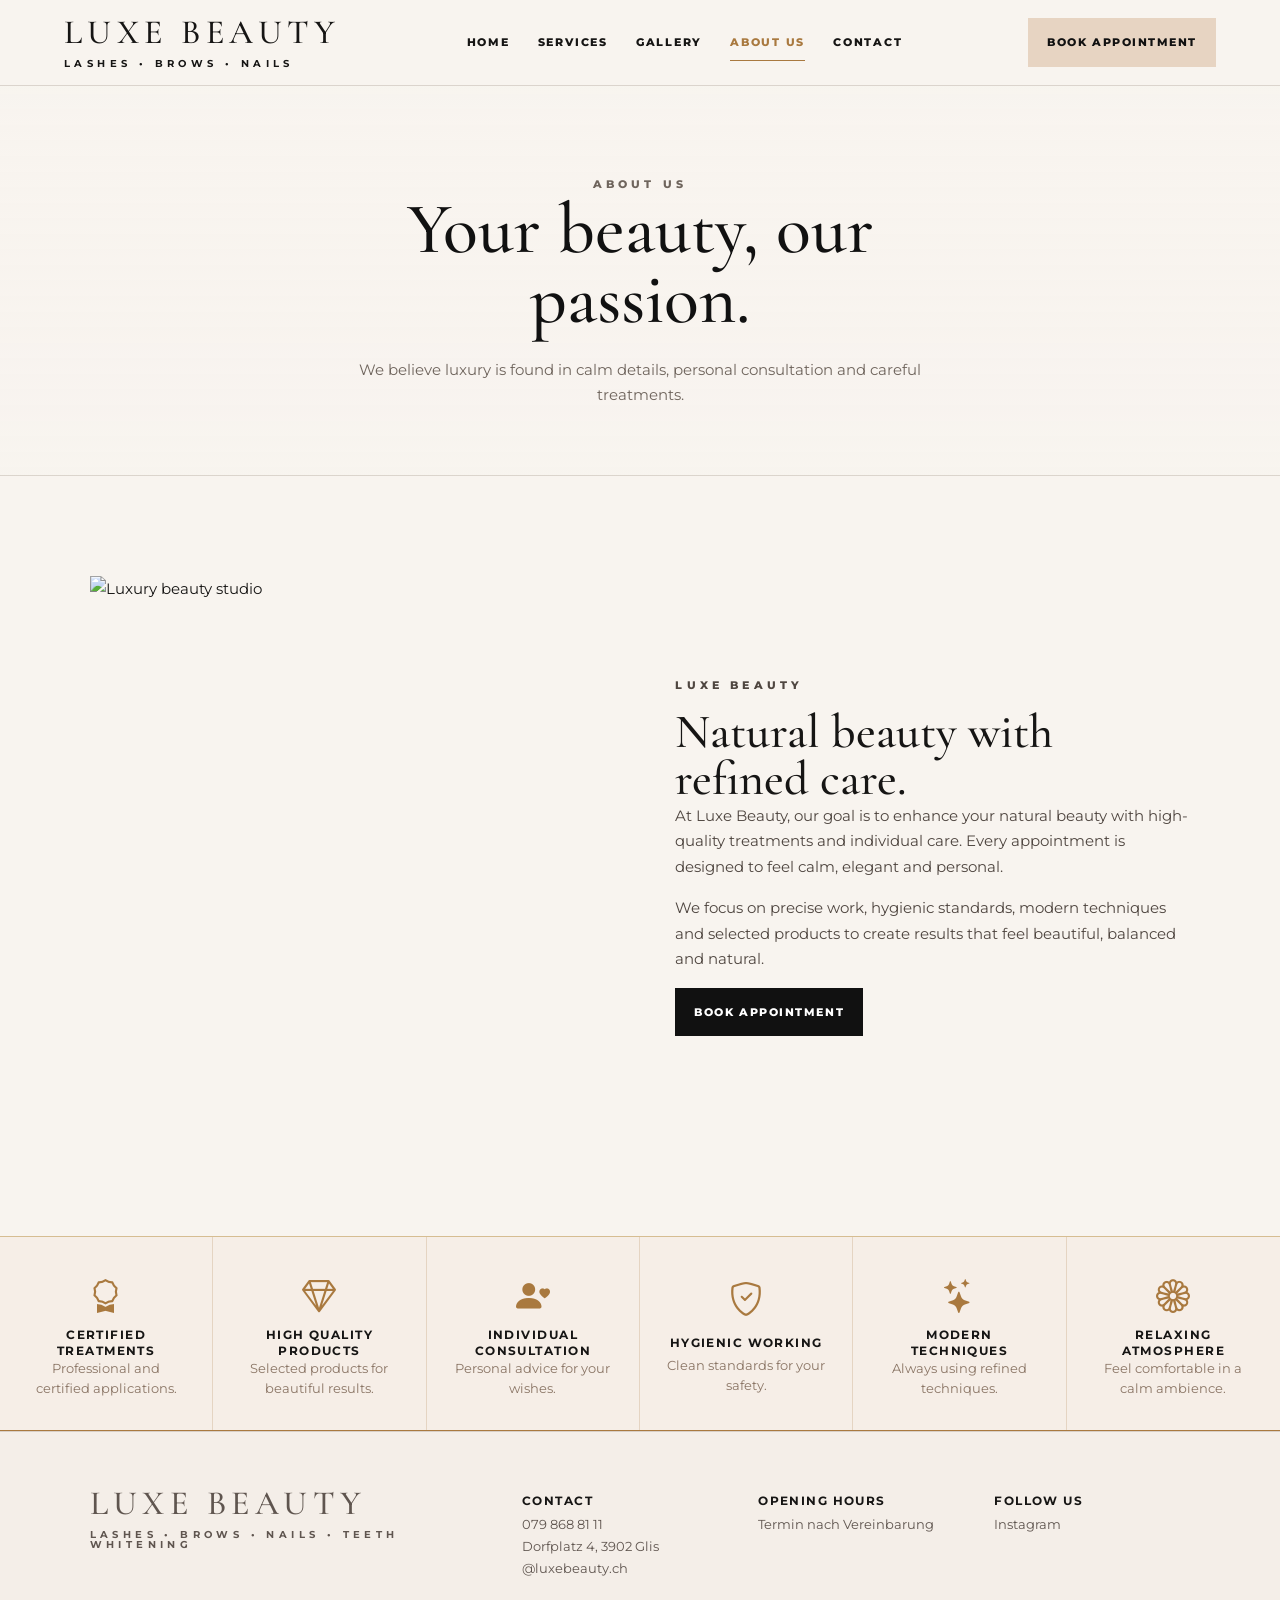
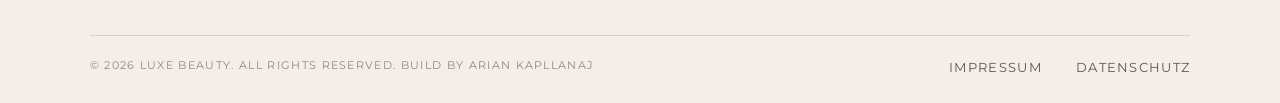
==== about.html @ b810611e "first commit" ====
<!doctype html>
<html lang="en">

<head>
    <meta charset="utf-8">
    <meta name="viewport" content="width=device-width, initial-scale=1">
    <title>About Us | Luxe Beauty</title>
    <meta name="description"
        content="Learn about Luxe Beauty, a luxury beauty studio focused on natural beauty, quality treatments and individual care.">
    <meta name="robots" content="index, follow">
    <meta property="og:title" content="About Us | Luxe Beauty">
    <meta property="og:description"
        content="Learn about Luxe Beauty, a luxury beauty studio focused on natural beauty, quality treatments and individual care.">
    <meta property="og:type" content="website">
    <link rel="preconnect" href="https://fonts.googleapis.com">
    <link rel="preconnect" href="https://fonts.gstatic.com" crossorigin>
    <link
        href="https://fonts.googleapis.com/css2?family=Cormorant+Garamond:wght@400;500;600&family=Montserrat:wght@400;500;600;700&display=swap"
        rel="stylesheet">
    <link href="https://cdn.jsdelivr.net/npm/bootstrap@5.3.3/dist/css/bootstrap.min.css" rel="stylesheet">
    <link rel="stylesheet" href="https://cdn.jsdelivr.net/npm/bootstrap-icons@1.11.3/font/bootstrap-icons.min.css">
    <link rel="stylesheet" href="assets/css/style.css">
</head>

<body>
    <header class="site-header" id="top"><a class="logo" href="index.html" aria-label="Luxe Beauty home"><span>Luxe
                Beauty</span><small>Lashes • Brows • Nails</small></a>
        <nav class="desktop-nav" aria-label="Primary navigation"><a class="" href="index.html">Home</a><a class=""
                href="services.html">Services</a><a class="" href="gallery.html">Gallery</a><a class="active"
                href="about.html">About Us</a><a class="" href="contact.html">Contact</a></nav><a
            class="btn btn-beige desktop-book" href="booking.php">Book Appointment</a><button class="menu-toggle"
            aria-label="Open menu" aria-expanded="false"><span></span><span></span><span></span></button>
    </header>
    <aside class="mobile-menu" aria-hidden="true">
        <div class="mobile-menu-inner">
            <div class="mobile-menu-top"><a class="logo" href="index.html"><span>Luxe Beauty</span><small>Lashes • Brows
                        • Nails</small></a><button class="menu-close" aria-label="Close menu">×</button></div><a
                class="" href="index.html">Home</a><a class="" href="services.html">Services</a><a class=""
                href="gallery.html">Gallery</a><a class="active" href="about.html">About Us</a><a class=""
                href="contact.html">Contact</a><a class="btn btn-dark full" href="booking.php">Book an Appointment</a>
            <div class="mobile-socials"><a href="https://instagram.com/luxebeauty.ch" aria-label="Instagram"
                    target="_blank"><i class="bi bi-instagram"></i></a><a href="https://wa.me/+41798688111"
                    aria-label="WhatsApp" target="_blank"><i class="bi bi-whatsapp"></i></a><a
                    href="https://www.google.com/maps/place/Dorfpl.+4,+3902+Brig-Glis,+Switzerland/" aria-label="Map"
                    target="_blank"><i class="bi bi-geo-alt-fill"></i></a></div>
        </div>
    </aside>
    <main>
        <section class="page-hero">
            <div class="reveal">
                <p class="eyebrow center">About Us</p>
                <h1>Your beauty, our passion.</h1>
                <p>We believe luxury is found in calm details, personal consultation and careful treatments.</p>
            </div>
        </section>
        <section class="section">
            <div class="about-page-grid reveal"><img
                    src="https://images.unsplash.com/photo-1600334129128-685c5582fd35?auto=format&fit=crop&w=1200&q=80"
                    alt="Luxury beauty studio">
                <div class="about-text">
                    <p class="eyebrow">Luxe Beauty</p>
                    <h2>Natural beauty with refined care.</h2>
                    <p>At Luxe Beauty, our goal is to enhance your natural beauty with high-quality treatments and
                        individual care. Every appointment is designed to feel calm, elegant and personal.</p>
                    <p>We focus on precise work, hygienic standards, modern techniques and selected products to create
                        results that feel beautiful, balanced and natural.</p><a class="btn btn-dark"
                        href="booking.php">Book Appointment</a>
                </div>
            </div>
        </section>
        <section class="benefits reveal" aria-label="Benefits">
            <div><span><i class="bi bi-award"></i></span><strong>Certified Treatments</strong>
                <p>Professional and certified applications.</p>
            </div>
            <div><span><i class="bi bi-gem"></i></span><strong>High Quality Products</strong>
                <p>Selected products for beautiful results.</p>
            </div>
            <div><span><i class="bi bi-person-heart"></i></span><strong>Individual Consultation</strong>
                <p>Personal advice for your wishes.</p>
            </div>
            <div><span><i class="bi bi-shield-check"></i></span><strong>Hygienic Working</strong>
                <p>Clean standards for your safety.</p>
            </div>
            <div><span><i class="bi bi-stars"></i></span><strong>Modern Techniques</strong>
                <p>Always using refined techniques.</p>
            </div>
            <div><span><i class="bi bi-flower1"></i></span><strong>Relaxing Atmosphere</strong>
                <p>Feel comfortable in a calm ambience.</p>
            </div>
        </section>
    </main>
    <footer class="site-footer">
        <div><a class="logo" href="index.html"><span>Luxe Beauty</span><small>Lashes • Brows • Nails • Teeth
                    Whitening</small></a></div>
        <div><strong>Contact</strong>
            <p>079 868 81 11<br>Dorfplatz 4, 3902 Glis<br>@luxebeauty.ch</p>
        </div>
        <div><strong>Opening Hours</strong>
            <p>Termin nach Vereinbarung</p>
        </div>
        <div><strong>Follow Us</strong>
            <p><a href="https://instagram.com/luxebeauty.ch" target="_blank">Instagram</a></p>
        </div>
        <div class="footer-bottom">© 2026 Luxe Beauty. All rights reserved. Build by Arian Kapllanaj<span><a href="#">Impressum</a> <a
                    href="#">Datenschutz</a></span></div>
    </footer>
    <script src="assets/js/main.js" defer></script>
</body>

</html>
---- assets/css/style.css ----
:root {
    --cream: #f8f4ef;
    --soft: #f7ede5;
    --beige: #e7d4c2;
    --sand: #d6bd92;
    --brown: #a9793f;
    --deep: #161514;
    --muted: #6f655d;
    --line: rgba(90, 70, 50, .18);
    --white: #fffdfb
}

* {
    box-sizing: border-box
}

html {
    scroll-behavior: smooth
}

body {
    margin: 0;
    background: var(--cream);
    color: var(--deep);
    font-family: 'Montserrat', Arial, sans-serif;
    font-size: 15px;
    line-height: 1.7;
    overflow-x: hidden
}

img {
    max-width: 100%;
    display: block
}

a {
    text-decoration: none;
    color: inherit
}

.site-header {
    position: sticky;
    top: 0;
    z-index: 1000;
    height: 86px;
    padding: 0 7vw;
    display: flex;
    align-items: center;
    justify-content: space-between;
    background: rgba(248, 244, 239, .96);
    border-bottom: 1px solid var(--line);
    backdrop-filter: blur(14px)
}

.logo {
    display: inline-flex;
    flex-direction: column;
    line-height: 1;
    letter-spacing: .12em;
    text-transform: uppercase
}

.logo span {
    font-family: 'Cormorant Garamond', serif;
    font-size: 34px;
    font-weight: 500;
    letter-spacing: .16em
}

.logo small {
    font-size: 10px;
    font-weight: 700;
    letter-spacing: .44em;
    margin-top: 9px
}

.desktop-nav {
    display: flex;
    gap: 44px;
    align-items: center
}

.desktop-nav a {
    font-size: 11px;
    font-weight: 800;
    letter-spacing: .16em;
    text-transform: uppercase;
    position: relative;
    padding: 34px 0;
    color: var(--deep)
}

.desktop-nav a::after {
    content: "";
    position: absolute;
    left: 0;
    bottom: 25px;
    width: 0;
    height: 1px;
    background: var(--brown);
    transition: .28s ease
}

.desktop-nav a:hover::after,
.desktop-nav a.active::after {
    width: 100%
}

.desktop-nav a.active {
    color: var(--brown)
}

.btn {
    border-radius: 0;
    text-transform: uppercase;
    letter-spacing: .14em;
    font-size: 11px;
    font-weight: 800;
    padding: 16px 19px;
    border: 0
}

.btn-dark {
    background: #111;
    color: #fff
}

.btn-dark:hover {
    background: var(--brown);
    color: #fff
}

.btn-beige {
    background: var(--beige);
    color: #111
}

.btn-beige:hover {
    background: var(--brown);
    color: #fff
}

.menu-toggle,
.menu-close {
    display: none;
    background: none;
    border: 0;
    color: var(--deep)
}

.menu-toggle span {
    display: block;
    width: 28px;
    height: 2px;
    background: #111;
    margin: 6px 0
}

.mobile-menu {
    display: none
}

.hero {
    min-height: 650px;
    position: relative;
    display: flex;
    align-items: center;
    background: linear-gradient(90deg, rgba(0, 0, 0, .45), rgba(0, 0, 0, .12), rgba(248, 244, 239, .10)), url('https://images.unsplash.com/photo-1540555700478-4be289fbecef?auto=format&fit=crop&w=2200&q=80') center/cover no-repeat
}

.hero-content {
    width: min(620px, 90%);
    margin-left: 26vw;
    color: #fff
}

.eyebrow {
    margin: 0 0 14px;
    text-transform: uppercase;
    letter-spacing: .38em;
    font-size: 11px;
    font-weight: 800;
    color: var(--brown)
}

.hero .eyebrow {
    color: #fff
}

.center {
    text-align: center
}

h1,
h2,
h3 {
    margin: 0;
    color: inherit
}

h1,
h2 {
    font-family: 'Cormorant Garamond', serif;
    font-weight: 500;
    line-height: .98
}

h1 {
    font-size: 68px;
    max-width: 620px
}

h2 {
    font-size: 48px
}

h1 em,
h2 em {
    font-style: italic;
    font-weight: 400
}

.hero-content>p:not(.eyebrow) {
    max-width: 420px;
    font-size: 17px;
    margin: 26px 0
}

.hero-socials {
    position: absolute;
    left: 38px;
    bottom: 100px;
    display: grid;
    gap: 18px;
    z-index: 3
}

.hero-socials a,
.mobile-socials a {
    width: 32px;
    height: 32px;
    display: grid;
    place-items: center;
    color: #fff;
    font-size: 25px;
    text-shadow: 0 2px 10px rgba(0, 0, 0, .4)
}

.hero-socials a:hover {
    color: var(--sand)
}

.page-hero {
    min-height: 390px;
    display: grid;
    place-items: center;
    text-align: center;
    background: linear-gradient(rgba(248, 244, 239, .78), rgba(248, 244, 239, .88)), url('https://images.unsplash.com/photo-1515377905703-c4788e51af15?auto=format&fit=crop&w=2200&q=80') center/cover;
    border-bottom: 1px solid var(--line)
}

.page-hero h1 {
    color: #111;
    font-size: 72px;
    margin: auto
}

.page-hero p {
    max-width: 620px;
    margin: 22px auto 0;
    color: var(--muted)
}

.section {
    padding: 100px 7vw
}

.services-overview h2,
.gallery h2,
.faq h2 {
    text-align: center;
    margin-bottom: 52px
}

.service-icons {
    display: none;
    grid-template-columns: repeat(4, 1fr);
    gap: 8px;
    margin: 32px auto 8px;
    max-width: 560px
}

.service-icons div {
    background: #f2ece6;
    min-height: 112px;
    display: grid;
    place-items: center;
    text-align: center;
    padding: 16px
}

.service-icons span {
    font-size: 34px;
    color: var(--brown);
    line-height: 1
}

.service-icons strong {
    font-size: 11px;
    text-transform: uppercase;
    letter-spacing: .16em
}

.service-grid {
    display: grid;
    grid-template-columns: repeat(7, minmax(0, 1fr));
    gap: 20px;
    max-width: 1520px;
    margin: auto
}

.service-grid.large {
    grid-template-columns: repeat(3, minmax(0, 1fr));
    max-width: 1180px
}

.service-card {
    background: #fffaf5;
    border: 1px solid var(--line);
    transition: transform .28s ease, box-shadow .28s ease
}

.service-card:hover {
    transform: translateY(-8px);
    box-shadow: 0 20px 50px rgba(80, 50, 20, .12)
}

.service-card img {
    height: 215px;
    width: 100%;
    object-fit: cover
}

.service-grid.large .service-card img {
    height: 300px
}

.service-card-body {
    padding: 28px
}

.service-category {
    text-transform: uppercase;
    letter-spacing: .22em;
    font-size: 11px;
    color: #c5976f;
    margin: 0 0 18px
}

.service-card h3 {
    font-size: 17px;
    text-transform: uppercase;
    letter-spacing: .12em;
    font-weight: 700;
    line-height: 1.2;
    margin-bottom: 12px
}

.service-card p {
    color: #2f2b28;
    margin-bottom: 18px
}

.service-card a,
.text-link {
    font-size: 11px;
    font-weight: 800;
    letter-spacing: .14em;
    text-transform: uppercase
}

.service-card a:hover,
.text-link:hover {
    color: var(--brown)
}

.split-section {
    display: grid;
    grid-template-columns: 34% 66%;
    min-height: 380px;
    border-top: 1px solid var(--line);
    border-bottom: 1px solid var(--line)
}

.split-copy {
    padding: 70px 7vw;
    background: #f6eee7
}

.split-copy p:not(.eyebrow) {
    max-width: 420px
}

.split-image {
    min-height: 440px;
    background: url('https://images.unsplash.com/photo-1600334129128-685c5582fd35?auto=format&fit=crop&w=1600&q=80') center/cover no-repeat
}

.benefits {
    display: grid;
    grid-template-columns: repeat(6, 1fr);
    background: #f6eee7;
    border-top: 1px solid #d6bd92;
    border-bottom: 1px solid #a9793f
}

.benefits div {
    min-height: 180px;
    display: grid;
    place-items: center;
    text-align: center;
    padding: 32px 24px;
    border-right: 1px solid rgba(169, 121, 63, .22)
}

.benefits div:last-child {
    border-right: 0
}

.benefits span {
    font-size: 34px;
    color: var(--brown)
}

.benefits strong {
    font-size: 12px;
    text-transform: uppercase;
    letter-spacing: .12em;
    line-height: 1.35
}

.benefits p {
    margin: 0;
    color: #8a7565;
    font-size: 13px;
    line-height: 1.5
}

.gallery-grid {
    display: grid;
    grid-template-columns: repeat(4, 1fr);
    gap: 20px;
    max-width: 1280px;
    margin: auto
}

.gallery-grid img {
    width: 100%;
    height: 280px;
    object-fit: cover;
    transition: .35s ease
}

.gallery-grid img:hover {
    transform: scale(1.025)
}

.gallery .text-link {
    display: block;
    text-align: center;
    margin-top: 34px
}

.appointment-band {
    background: #e9ded4;
    text-align: center;
    padding: 80px 20px
}

.calendar-icon {
    width: 72px;
    height: 72px;
    border: 1px solid var(--brown);
    border-radius: 50%;
    display: grid;
    place-items: center;
    margin: 0 auto 28px;
    color: var(--brown);
    font-size: 26px
}

.appointment-band h2 {
    margin-bottom: 30px
}

.contact {
    display: grid;
    grid-template-columns: 1fr 1fr;
    gap: 70px;
    background: #f6eee7
}

.contact ul {
    list-style: none;
    padding: 0;
    margin: 28px 0
}

.contact li {
    margin: 14px 0
}

.contact i {
    color: var(--brown);
    margin-right: 12px
}

.contact-form {
    background: #fffaf5;
    border: 1px solid var(--line);
    padding: 42px;
    display: grid;
    gap: 18px
}

.contact-form label {
    font-size: 11px;
    font-weight: 800;
    letter-spacing: .16em;
    text-transform: uppercase
}

.contact-form input,
.contact-form textarea,
.contact-form select {
    display: block;
    width: 100%;
    margin-top: 8px;
    padding: 14px 16px;
    border: 1px solid var(--line);
    background: #fff;
    color: #111;
    font: inherit;
    text-transform: none;
    letter-spacing: 0
}

.site-footer {
    display: grid;
    grid-template-columns: 2fr 1fr 1fr 1fr;
    gap: 40px;
    padding: 55px 7vw 25px;
    background: #f4eee8;
    border-top: 1px solid var(--line)
}

.site-footer strong {
    text-transform: uppercase;
    letter-spacing: .12em;
    font-size: 12px
}

.site-footer p,
.site-footer a {
    color: #5f554f;
    font-size: 13px
}

.footer-bottom {
    grid-column: 1/-1;
    border-top: 1px solid var(--line);
    padding-top: 20px;
    display: flex;
    justify-content: space-between;
    font-size: 11px;
    text-transform: uppercase;
    letter-spacing: .12em;
    color: #95867a
}

.footer-bottom span {
    display: flex;
    gap: 34px
}

.reveal {
    opacity: 0;
    transform: translateY(26px);
    transition: opacity .7s ease, transform .7s ease
}

.reveal.show {
    opacity: 1;
    transform: none
}

.about-page-grid {
    display: grid;
    grid-template-columns: 1fr 1fr;
    gap: 70px;
    align-items: center
}

.about-page-grid img {
    height: 560px;
    width: 100%;
    object-fit: cover
}

.about-text p {
    color: #4f4640
}

.gallery-page-grid {
    display: grid;
    grid-template-columns: repeat(3, 1fr);
    gap: 18px
}

.gallery-page-grid img {
    height: 360px;
    width: 100%;
    object-fit: cover
}

.map-box {
    min-height: 360px;
    background: #f6eee7;
    display: grid;
    place-items: center;
    text-align: center;
    padding: 40px;
    border: 1px solid var(--line)
}

.map-box i {
    font-size: 52px;
    color: var(--brown);
    display: block;
    margin-bottom: 18px
}

@media(max-width:1400px) {
    .site-header {
        padding: 0 5vw
    }

    .desktop-nav {
        gap: 28px
    }

    .service-grid {
        grid-template-columns: repeat(4, 1fr)
    }
}

@media(max-width:991px) {
    .site-header {
        height: 76px;
        padding: 0 22px
    }

    .logo span {
        font-size: 27px
    }

    .logo small {
        font-size: 8px;
        letter-spacing: .32em
    }

    .desktop-nav,
    .desktop-book {
        display: none
    }

    .menu-toggle {
        display: block
    }

    .mobile-menu {
        position: fixed;
        inset: 0 0 0 auto;
        width: min(86vw, 360px);
        background: #f6eee7;
        z-index: 2000;
        transform: translateX(100%);
        transition: .35s ease;
        display: block;
        box-shadow: -20px 0 60px rgba(0, 0, 0, .18)
    }

    .mobile-menu.open {
        transform: none
    }

    .mobile-menu-inner {
        padding: 34px;
        display: grid;
        gap: 24px
    }

    .mobile-menu-top {
        display: flex;
        align-items: flex-start;
        justify-content: space-between;
        margin-bottom: 16px
    }

    .menu-close {
        display: block;
        font-size: 42px;
        line-height: 1
    }

    .mobile-menu a:not(.logo):not(.btn) {
        text-transform: uppercase;
        letter-spacing: .16em;
        font-size: 12px;
        font-weight: 800
    }

    .mobile-menu a.active {
        color: var(--brown)
    }

    .mobile-menu .full {
        text-align: center;
        margin-top: 14px
    }

    .mobile-socials {
        display: flex;
        gap: 24px;
        margin-top: 10px
    }

    .mobile-socials a {
        color: #111;
        text-shadow: none;
        font-size: 23px
    }

    .hero {
        min-height: 640px;
        background: linear-gradient(180deg, rgba(0, 0, 0, .15), rgba(0, 0, 0, .62)), url('https://images.unsplash.com/photo-1540555700478-4be289fbecef?auto=format&fit=crop&w=1200&q=80') center/cover no-repeat;
        align-items: flex-end;
        padding: 0 24px 70px
    }

    .hero-content {
        margin: 0;
        width: 100%
    }

    h1 {
        font-size: 44px
    }

    h2 {
        font-size: 35px
    }

    .hero-socials {
        display: none
    }

    .section {
        padding: 74px 24px
    }

    .service-icons {
        display: grid
    }

    .service-grid {
        grid-template-columns: 1fr;
        gap: 16px
    }

    .service-card {
        display: grid;
        grid-template-columns: 126px 1fr;
        min-height: 150px
    }

    .service-card img {
        height: 100%;
        min-height: 150px
    }

    .service-card-body {
        padding: 20px
    }

    .service-card h3 {
        font-size: 13px
    }

    .service-grid.large .service-card {
        grid-template-columns: 1fr
    }

    .service-grid.large .service-card img {
        height: 260px
    }

    .split-section,
    .contact,
    .about-page-grid {
        grid-template-columns: 1fr
    }

    .split-copy {
        padding: 60px 24px;
        text-align: center
    }

    .split-copy p {
        margin-left: auto;
        margin-right: auto
    }

    .benefits {
        grid-template-columns: repeat(2, 1fr)
    }

    .benefits div {
        border-bottom: 1px solid rgba(169, 121, 63, .22)
    }

    .gallery-grid,
    .gallery-page-grid {
        grid-template-columns: repeat(2, 1fr);
        gap: 10px
    }

    .gallery-grid img,
    .gallery-page-grid img {
        height: 190px
    }

    .site-footer {
        grid-template-columns: 1fr;
        text-align: center
    }

    .footer-bottom {
        display: block;
        line-height: 2
    }

    .footer-bottom span {
        justify-content: center;
        margin-top: 8px
    }

    .page-hero h1 {
        font-size: 48px
    }
}

@media(max-width:520px) {
    .benefits {
        grid-template-columns: 1fr
    }

    .gallery-grid,
    .gallery-page-grid {
        grid-template-columns: 1fr
    }

    .contact-form {
        padding: 26px
    }
}

/* Premium detailed layout for services page */
.services-luxury-intro {
    background: var(--cream);
    padding-bottom: 56px;
}

.services-intro-grid {
    max-width: 1180px;
    margin: 0 auto;
    display: grid;
    grid-template-columns: .9fr 1.1fr;
    gap: 80px;
    align-items: end;
}

.services-intro-grid h2 {
    max-width: 560px;
}

.services-intro-grid p:not(.eyebrow) {
    color: #5f554f;
    font-size: 16px;
    max-width: 620px;
    margin: 0 0 18px;
}

.services-note {
    font-family: 'Cormorant Garamond', serif;
    font-size: 25px !important;
    line-height: 1.2;
    color: var(--brown) !important;
}

.services-detail-list {
    padding: 0 7vw 100px;
    background: linear-gradient(180deg, var(--cream) 0%, #f5ece4 100%);
    display: grid;
    gap: 34px;
}

.service-detail-card {
    max-width: 1320px;
    width: 100%;
    margin: 0 auto;
    display: grid;
    grid-template-columns: minmax(340px, 46%) 1fr;
    background: #fffaf5;
    border: 1px solid var(--line);
    box-shadow: 0 22px 70px rgba(80, 50, 20, .08);
    overflow: hidden;
}

.service-detail-card.reverse {
    grid-template-columns: 1fr minmax(340px, 46%);
}

.service-detail-card.reverse .service-detail-image {
    order: 2;
}

.service-detail-card.reverse .service-detail-content {
    order: 1;
}

.service-detail-image {
    min-height: 460px;
    position: relative;
}

.service-detail-image::after {
    content: "";
    position: absolute;
    inset: 0;
    background: linear-gradient(180deg, rgba(0, 0, 0, 0), rgba(85, 52, 25, .10));
    pointer-events: none;
}

.service-detail-image img {
    width: 100%;
    height: 100%;
    object-fit: cover;
}

.service-detail-content {
    padding: clamp(38px, 5vw, 74px);
    display: flex;
    flex-direction: column;
    justify-content: center;
}

.service-number {
    font-family: 'Cormorant Garamond', serif;
    font-size: 64px;
    line-height: 1;
    color: rgba(169, 121, 63, .28);
    margin: 0 0 8px;
}

.service-detail-content h2 {
    margin-bottom: 22px;
}

.service-detail-content > p:not(.service-number):not(.service-category) {
    max-width: 570px;
    color: #514840;
    font-size: 16px;
    margin-bottom: 24px;
}

.service-detail-points {
    list-style: none;
    padding: 0;
    margin: 0 0 34px;
    display: grid;
    gap: 12px;
}

.service-detail-points li {
    color: #4b423b;
    position: relative;
    padding-left: 28px;
}

.service-detail-points li::before {
    content: "—";
    position: absolute;
    left: 0;
    top: 0;
    color: var(--brown);
    font-weight: 700;
}

.service-detail-content .btn {
    width: fit-content;
}

@media(max-width:991px) {
    .services-intro-grid {
        grid-template-columns: 1fr;
        gap: 26px;
        text-align: center;
    }

    .services-intro-grid h2,
    .services-intro-grid p:not(.eyebrow) {
        margin-left: auto;
        margin-right: auto;
    }

    .services-detail-list {
        padding: 0 24px 74px;
        gap: 24px;
    }

    .service-detail-card,
    .service-detail-card.reverse {
        grid-template-columns: 1fr;
    }

    .service-detail-card.reverse .service-detail-image,
    .service-detail-card.reverse .service-detail-content {
        order: initial;
    }

    .service-detail-image {
        min-height: 320px;
    }

    .service-detail-content {
        text-align: center;
        align-items: center;
        padding: 34px 24px 42px;
    }

    .service-detail-points {
        text-align: left;
        max-width: 430px;
    }
}

@media(max-width:520px) {
    .service-detail-image {
        min-height: 250px;
    }

    .service-number {
        font-size: 48px;
    }

    .service-detail-content > p:not(.service-number):not(.service-category) {
        font-size: 14px;
    }
}

/* -------------------------------------------------------
   Subtle luxury motion effects
   Added for smoother scrolling, elegant hover states,
   and a more premium interactive feel without changing
   the original layout/design.
------------------------------------------------------- */

@media (prefers-reduced-motion: no-preference) {
    .reveal {
        opacity: 0;
        transform: translateY(32px);
        filter: blur(3px);
        transition:
            opacity .85s cubic-bezier(.22, 1, .36, 1),
            transform .85s cubic-bezier(.22, 1, .36, 1),
            filter .85s cubic-bezier(.22, 1, .36, 1);
        will-change: opacity, transform, filter;
    }

    .reveal.show {
        opacity: 1;
        transform: translateY(0);
        filter: blur(0);
    }

    .hero .hero-content.reveal {
        transform: translateY(22px);
        transition-duration: 1s;
    }

    .hero .hero-content.reveal.show {
        transform: translateY(0);
    }

    .service-card.reveal:nth-child(2),
    .gallery-page-grid img:nth-child(2),
    .gallery-grid img:nth-child(2),
    .benefits div:nth-child(2) {
        transition-delay: .06s;
    }

    .service-card.reveal:nth-child(3),
    .gallery-page-grid img:nth-child(3),
    .gallery-grid img:nth-child(3),
    .benefits div:nth-child(3) {
        transition-delay: .12s;
    }

    .service-card.reveal:nth-child(4),
    .gallery-page-grid img:nth-child(4),
    .gallery-grid img:nth-child(4),
    .benefits div:nth-child(4) {
        transition-delay: .18s;
    }

    .service-card.reveal:nth-child(5),
    .gallery-page-grid img:nth-child(5),
    .benefits div:nth-child(5) {
        transition-delay: .24s;
    }

    .benefits div:nth-child(6) {
        transition-delay: .30s;
    }
}

/* Header feels lighter at the top and more premium while scrolling */
.site-header {
    transition: box-shadow .3s ease, background .3s ease, border-color .3s ease;
}

.site-header.scrolled {
    background: rgba(248, 244, 239, .985);
    box-shadow: 0 10px 35px rgba(80, 50, 20, .08);
    border-bottom-color: rgba(169, 121, 63, .20);
}

/* Elegant button micro-interactions */
.btn {
    position: relative;
    overflow: hidden;
    transition: transform .25s ease, background .25s ease, color .25s ease, box-shadow .25s ease;
}

.btn:hover {
    transform: translateY(-2px);
    box-shadow: 0 12px 26px rgba(80, 50, 20, .14);
}

.btn:active {
    transform: translateY(0);
    box-shadow: none;
}

.btn::before {
    content: "";
    position: absolute;
    inset: 0;
    background: linear-gradient(120deg, transparent 0%, rgba(255,255,255,.22) 45%, transparent 70%);
    transform: translateX(-130%);
    transition: transform .65s ease;
}

.btn:hover::before {
    transform: translateX(130%);
}

/* Navigation hover refinement */
.desktop-nav a {
    transition: color .25s ease;
}

.desktop-nav a:hover {
    color: var(--brown);
}

/* Card and image hover touches */
.service-card,
.contact-form,
.map-box,
.about-page-grid img,
.service-detail-card {
    transition: transform .32s ease, box-shadow .32s ease, border-color .32s ease;
}

.service-card {
    overflow: hidden;
}

.service-card img,
.gallery-grid img,
.gallery-page-grid img,
.service-detail-image img,
.about-page-grid img {
    transition: transform .55s cubic-bezier(.22, 1, .36, 1), filter .55s ease;
}

.service-card:hover {
    border-color: rgba(169, 121, 63, .35);
}

.service-card:hover img {
    transform: scale(1.045);
    filter: saturate(1.03) contrast(1.02);
}

.gallery-grid,
.gallery-page-grid,
.service-detail-image {
    overflow: hidden;
}

.gallery-grid img:hover,
.gallery-page-grid img:hover,
.service-detail-card:hover .service-detail-image img,
.about-page-grid img:hover {
    transform: scale(1.035);
    filter: saturate(1.04) contrast(1.02);
}

/* Premium service detail hover - very soft */
.service-detail-card:hover {
    transform: translateY(-5px);
    box-shadow: 0 24px 60px rgba(80, 50, 20, .09);
}

.service-detail-points li {
    transition: transform .22s ease, color .22s ease;
}

.service-detail-points li:hover {
    transform: translateX(4px);
    color: var(--brown);
}

/* Benefits subtle life */
.benefits div {
    transition: background .28s ease, transform .28s ease;
}

.benefits div:hover {
    background: rgba(255, 250, 245, .34);
    transform: translateY(-3px);
}

.benefits span i {
    transition: transform .28s ease, color .28s ease;
}

.benefits div:hover span i {
    transform: translateY(-3px) scale(1.06);
    color: #8f602c;
}

/* Social icons feel clickable and refined */
.hero-socials a,
.mobile-socials a {
    transition: transform .25s ease, color .25s ease, opacity .25s ease;
}

.hero-socials a:hover,
.mobile-socials a:hover {
    transform: translateY(-3px);
}

/* Contact form focus polish */
.contact-form input,
.contact-form textarea,
.contact-form select {
    transition: border-color .25s ease, box-shadow .25s ease, background .25s ease;
}

.contact-form input:focus,
.contact-form textarea:focus,
.contact-form select:focus {
    outline: none;
    border-color: rgba(169, 121, 63, .58);
    box-shadow: 0 0 0 4px rgba(169, 121, 63, .10);
    background: #fffdfb;
}

/* Mobile menu smoother opening */
.mobile-menu {
    transition: transform .42s cubic-bezier(.22, 1, .36, 1);
}

/* Respect accessibility preferences */
@media (prefers-reduced-motion: reduce) {
    *,
    *::before,
    *::after {
        animation-duration: .01ms !important;
        animation-iteration-count: 1 !important;
        scroll-behavior: auto !important;
        transition-duration: .01ms !important;
    }

    .reveal {
        opacity: 1 !important;
        transform: none !important;
        filter: none !important;
    }
}
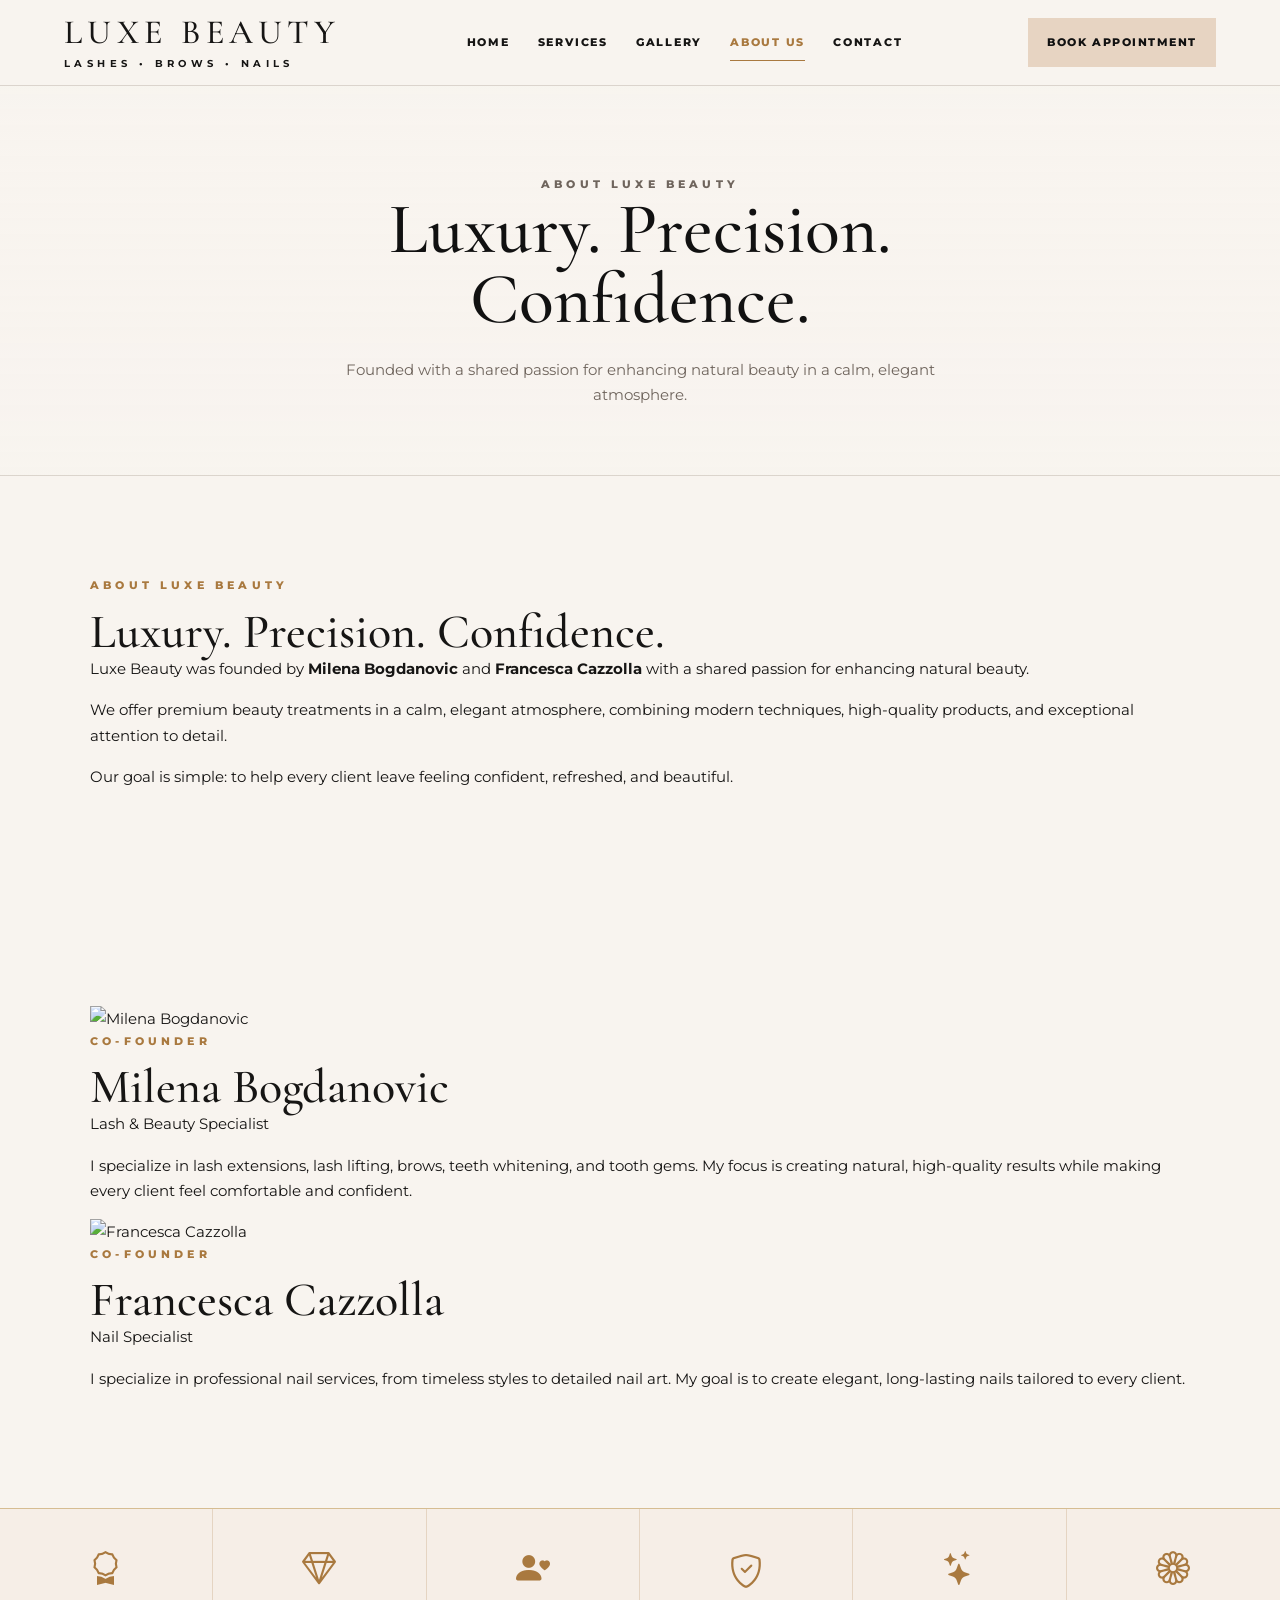
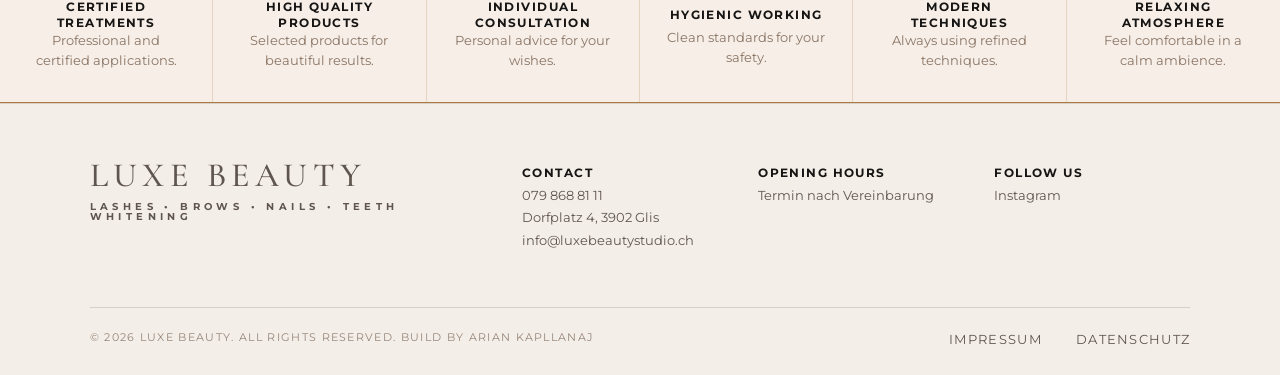
==== commit fd5f9b9f: "changing about us, contact page" ====
--- a/about.html
+++ b/about.html
@@ -1,110 +1,140 @@
-<!doctype html>
-<html lang="en">
-
-<head>
-    <meta charset="utf-8">
-    <meta name="viewport" content="width=device-width, initial-scale=1">
-    <title>About Us | Luxe Beauty</title>
-    <meta name="description"
-        content="Learn about Luxe Beauty, a luxury beauty studio focused on natural beauty, quality treatments and individual care.">
-    <meta name="robots" content="index, follow">
-    <meta property="og:title" content="About Us | Luxe Beauty">
-    <meta property="og:description"
-        content="Learn about Luxe Beauty, a luxury beauty studio focused on natural beauty, quality treatments and individual care.">
-    <meta property="og:type" content="website">
-    <link rel="preconnect" href="https://fonts.googleapis.com">
-    <link rel="preconnect" href="https://fonts.gstatic.com" crossorigin>
-    <link
-        href="https://fonts.googleapis.com/css2?family=Cormorant+Garamond:wght@400;500;600&family=Montserrat:wght@400;500;600;700&display=swap"
-        rel="stylesheet">
-    <link href="https://cdn.jsdelivr.net/npm/bootstrap@5.3.3/dist/css/bootstrap.min.css" rel="stylesheet">
-    <link rel="stylesheet" href="https://cdn.jsdelivr.net/npm/bootstrap-icons@1.11.3/font/bootstrap-icons.min.css">
-    <link rel="stylesheet" href="assets/css/style.css">
-</head>
-
-<body>
-    <header class="site-header" id="top"><a class="logo" href="index.html" aria-label="Luxe Beauty home"><span>Luxe
-                Beauty</span><small>Lashes • Brows • Nails</small></a>
-        <nav class="desktop-nav" aria-label="Primary navigation"><a class="" href="index.html">Home</a><a class=""
-                href="services.html">Services</a><a class="" href="gallery.html">Gallery</a><a class="active"
-                href="about.html">About Us</a><a class="" href="contact.html">Contact</a></nav><a
-            class="btn btn-beige desktop-book" href="booking.php">Book Appointment</a><button class="menu-toggle"
-            aria-label="Open menu" aria-expanded="false"><span></span><span></span><span></span></button>
-    </header>
-    <aside class="mobile-menu" aria-hidden="true">
-        <div class="mobile-menu-inner">
-            <div class="mobile-menu-top"><a class="logo" href="index.html"><span>Luxe Beauty</span><small>Lashes • Brows
-                        • Nails</small></a><button class="menu-close" aria-label="Close menu">×</button></div><a
-                class="" href="index.html">Home</a><a class="" href="services.html">Services</a><a class=""
-                href="gallery.html">Gallery</a><a class="active" href="about.html">About Us</a><a class=""
-                href="contact.html">Contact</a><a class="btn btn-dark full" href="booking.php">Book an Appointment</a>
-            <div class="mobile-socials"><a href="https://instagram.com/luxebeauty.ch" aria-label="Instagram"
-                    target="_blank"><i class="bi bi-instagram"></i></a><a href="https://wa.me/+41798688111"
-                    aria-label="WhatsApp" target="_blank"><i class="bi bi-whatsapp"></i></a><a
-                    href="https://www.google.com/maps/place/Dorfpl.+4,+3902+Brig-Glis,+Switzerland/" aria-label="Map"
-                    target="_blank"><i class="bi bi-geo-alt-fill"></i></a></div>
-        </div>
-    </aside>
-    <main>
-        <section class="page-hero">
-            <div class="reveal">
-                <p class="eyebrow center">About Us</p>
-                <h1>Your beauty, our passion.</h1>
-                <p>We believe luxury is found in calm details, personal consultation and careful treatments.</p>
-            </div>
-        </section>
-        <section class="section">
-            <div class="about-page-grid reveal"><img
-                    src="https://images.unsplash.com/photo-1600334129128-685c5582fd35?auto=format&fit=crop&w=1200&q=80"
-                    alt="Luxury beauty studio">
-                <div class="about-text">
-                    <p class="eyebrow">Luxe Beauty</p>
-                    <h2>Natural beauty with refined care.</h2>
-                    <p>At Luxe Beauty, our goal is to enhance your natural beauty with high-quality treatments and
-                        individual care. Every appointment is designed to feel calm, elegant and personal.</p>
-                    <p>We focus on precise work, hygienic standards, modern techniques and selected products to create
-                        results that feel beautiful, balanced and natural.</p><a class="btn btn-dark"
-                        href="booking.php">Book Appointment</a>
-                </div>
-            </div>
-        </section>
-        <section class="benefits reveal" aria-label="Benefits">
-            <div><span><i class="bi bi-award"></i></span><strong>Certified Treatments</strong>
-                <p>Professional and certified applications.</p>
-            </div>
-            <div><span><i class="bi bi-gem"></i></span><strong>High Quality Products</strong>
-                <p>Selected products for beautiful results.</p>
-            </div>
-            <div><span><i class="bi bi-person-heart"></i></span><strong>Individual Consultation</strong>
-                <p>Personal advice for your wishes.</p>
-            </div>
-            <div><span><i class="bi bi-shield-check"></i></span><strong>Hygienic Working</strong>
-                <p>Clean standards for your safety.</p>
-            </div>
-            <div><span><i class="bi bi-stars"></i></span><strong>Modern Techniques</strong>
-                <p>Always using refined techniques.</p>
-            </div>
-            <div><span><i class="bi bi-flower1"></i></span><strong>Relaxing Atmosphere</strong>
-                <p>Feel comfortable in a calm ambience.</p>
-            </div>
-        </section>
-    </main>
-    <footer class="site-footer">
-        <div><a class="logo" href="index.html"><span>Luxe Beauty</span><small>Lashes • Brows • Nails • Teeth
-                    Whitening</small></a></div>
-        <div><strong>Contact</strong>
-            <p>079 868 81 11<br>Dorfplatz 4, 3902 Glis<br>@luxebeauty.ch</p>
-        </div>
-        <div><strong>Opening Hours</strong>
-            <p>Termin nach Vereinbarung</p>
-        </div>
-        <div><strong>Follow Us</strong>
-            <p><a href="https://instagram.com/luxebeauty.ch" target="_blank">Instagram</a></p>
-        </div>
-        <div class="footer-bottom">© 2026 Luxe Beauty. All rights reserved. Build by Arian Kapllanaj<span><a href="#">Impressum</a> <a
-                    href="#">Datenschutz</a></span></div>
-    </footer>
-    <script src="assets/js/main.js" defer></script>
-</body>
-
+<!doctype html>
+<html lang="en">
+
+<head>
+    <meta charset="utf-8">
+    <meta name="viewport" content="width=device-width, initial-scale=1">
+    <title>About Us | Luxe Beauty</title>
+    <meta name="description"
+        content="Learn about Luxe Beauty, a luxury beauty studio focused on natural beauty, quality treatments and individual care.">
+    <meta name="robots" content="index, follow">
+    <meta property="og:title" content="About Us | Luxe Beauty">
+    <meta property="og:description"
+        content="Learn about Luxe Beauty, a luxury beauty studio focused on natural beauty, quality treatments and individual care.">
+    <meta property="og:type" content="website">
+    <link rel="preconnect" href="https://fonts.googleapis.com">
+    <link rel="preconnect" href="https://fonts.gstatic.com" crossorigin>
+    <link
+        href="https://fonts.googleapis.com/css2?family=Cormorant+Garamond:wght@400;500;600&family=Montserrat:wght@400;500;600;700&display=swap"
+        rel="stylesheet">
+    <link href="https://cdn.jsdelivr.net/npm/bootstrap@5.3.3/dist/css/bootstrap.min.css" rel="stylesheet">
+    <link rel="stylesheet" href="https://cdn.jsdelivr.net/npm/bootstrap-icons@1.11.3/font/bootstrap-icons.min.css">
+    <link rel="stylesheet" href="assets/css/style.css">
+</head>
+
+<body>
+    <header class="site-header" id="top"><a class="logo" href="index.html" aria-label="Luxe Beauty home"><span>Luxe
+                Beauty</span><small>Lashes • Brows • Nails</small></a>
+        <nav class="desktop-nav" aria-label="Primary navigation"><a class="" href="index.html">Home</a><a class=""
+                href="services.html">Services</a><a class="" href="gallery.html">Gallery</a><a class="active"
+                href="about.html">About Us</a><a class="" href="contact.html">Contact</a></nav><a
+            class="btn btn-beige desktop-book" href="booking.php">Book Appointment</a><button class="menu-toggle"
+            aria-label="Open menu" aria-expanded="false"><span></span><span></span><span></span></button>
+    </header>
+    <aside class="mobile-menu" aria-hidden="true">
+        <div class="mobile-menu-inner">
+            <div class="mobile-menu-top"><a class="logo" href="index.html"><span>Luxe Beauty</span><small>Lashes • Brows
+                        • Nails</small></a><button class="menu-close" aria-label="Close menu">×</button></div><a
+                class="" href="index.html">Home</a><a class="" href="services.html">Services</a><a class=""
+                href="gallery.html">Gallery</a><a class="active" href="about.html">About Us</a><a class=""
+                href="contact.html">Contact</a><a class="btn btn-dark full" href="booking.php">Book an Appointment</a>
+            <div class="mobile-socials"><a href="https://instagram.com/luxebeauty.ch" aria-label="Instagram"
+                    target="_blank"><i class="bi bi-instagram"></i></a><a href="https://wa.me/+41798688111"
+                    aria-label="WhatsApp" target="_blank"><i class="bi bi-whatsapp"></i></a><a
+                    href="https://www.google.com/maps/place/Dorfpl.+4,+3902+Brig-Glis,+Switzerland/" aria-label="Map"
+                    target="_blank"><i class="bi bi-geo-alt-fill"></i></a></div>
+        </div>
+    </aside>
+    <main>
+        <section class="page-hero">
+            <div class="reveal">
+                <p class="eyebrow center">About Luxe Beauty</p>
+                <h1>Luxury. Precision. Confidence.</h1>
+                <p>Founded with a shared passion for enhancing natural beauty in a calm, elegant atmosphere.</p>
+            </div>
+        </section>
+
+        <section class="section about-brand-section">
+            <div class="about-brand-grid reveal">
+                <div class="about-brand-heading">
+                    <p class="eyebrow">About Luxe Beauty</p>
+                    <h2>Luxury. Precision. Confidence.</h2>
+                </div>
+                <div class="about-brand-text">
+                    <p>Luxe Beauty was founded by <strong>Milena Bogdanovic</strong> and <strong>Francesca Cazzolla</strong> with a shared passion for enhancing natural beauty.</p>
+                    <p>We offer premium beauty treatments in a calm, elegant atmosphere, combining modern techniques, high-quality products, and exceptional attention to detail.</p>
+                    <p class="about-signature">Our goal is simple: to help every client leave feeling confident, refreshed, and beautiful.</p>
+                </div>
+            </div>
+        </section>
+
+        <section class="section founders-section">
+            <div class="founders-grid">
+                <article class="founder-card reveal">
+                    <div class="founder-image">
+                        <!-- Replace this image later with Milena's real photo -->
+                        <img src="https://images.unsplash.com/photo-1589710751893-f9a6770ad71b?auto=format&fit=crop&w=1000&q=80" alt="Milena Bogdanovic">
+                    </div>
+                    <div class="founder-content">
+                        <p class="eyebrow">Co-Founder</p>
+                        <h2>Milena Bogdanovic</h2>
+                        <p class="founder-role">Lash & Beauty Specialist</p>
+                        <p>I specialize in lash extensions, lash lifting, brows, teeth whitening, and tooth gems. My focus is creating natural, high-quality results while making every client feel comfortable and confident.</p>
+                    </div>
+                </article>
+
+                <article class="founder-card reverse reveal">
+                    <div class="founder-image">
+                        <!-- Replace this image later with Francesca's real photo -->
+                        <img src="https://images.unsplash.com/photo-1604654894610-df63bc536371?auto=format&fit=crop&w=1000&q=80" alt="Francesca Cazzolla">
+                    </div>
+                    <div class="founder-content">
+                        <p class="eyebrow">Co-Founder</p>
+                        <h2>Francesca Cazzolla</h2>
+                        <p class="founder-role">Nail Specialist</p>
+                        <p>I specialize in professional nail services, from timeless styles to detailed nail art. My goal is to create elegant, long-lasting nails tailored to every client.</p>
+                    </div>
+                </article>
+            </div>
+        </section>
+
+        <section class="benefits reveal" aria-label="Benefits">
+            <div><span><i class="bi bi-award"></i></span><strong>Certified Treatments</strong>
+                <p>Professional and certified applications.</p>
+            </div>
+            <div><span><i class="bi bi-gem"></i></span><strong>High Quality Products</strong>
+                <p>Selected products for beautiful results.</p>
+            </div>
+            <div><span><i class="bi bi-person-heart"></i></span><strong>Individual Consultation</strong>
+                <p>Personal advice for your wishes.</p>
+            </div>
+            <div><span><i class="bi bi-shield-check"></i></span><strong>Hygienic Working</strong>
+                <p>Clean standards for your safety.</p>
+            </div>
+            <div><span><i class="bi bi-stars"></i></span><strong>Modern Techniques</strong>
+                <p>Always using refined techniques.</p>
+            </div>
+            <div><span><i class="bi bi-flower1"></i></span><strong>Relaxing Atmosphere</strong>
+                <p>Feel comfortable in a calm ambience.</p>
+            </div>
+        </section>
+    </main>
+    <footer class="site-footer">
+        <div><a class="logo" href="index.html"><span>Luxe Beauty</span><small>Lashes • Brows • Nails • Teeth
+                    Whitening</small></a></div>
+        <div><strong>Contact</strong>
+            <p>079 868 81 11<br>Dorfplatz 4, 3902 Glis<br>info@luxebeautystudio.ch</p>
+        </div>
+        <div><strong>Opening Hours</strong>
+            <p>Termin nach Vereinbarung</p>
+        </div>
+        <div><strong>Follow Us</strong>
+            <p><a href="https://instagram.com/luxebeauty.ch" target="_blank">Instagram</a></p>
+        </div>
+        <div class="footer-bottom">© 2026 Luxe Beauty. All rights reserved. Build by Arian Kapllanaj<span><a href="#">Impressum</a> <a
+                    href="#">Datenschutz</a></span></div>
+    </footer>
+    <script src="assets/js/main.js" defer></script>
+</body>
+
 </html>
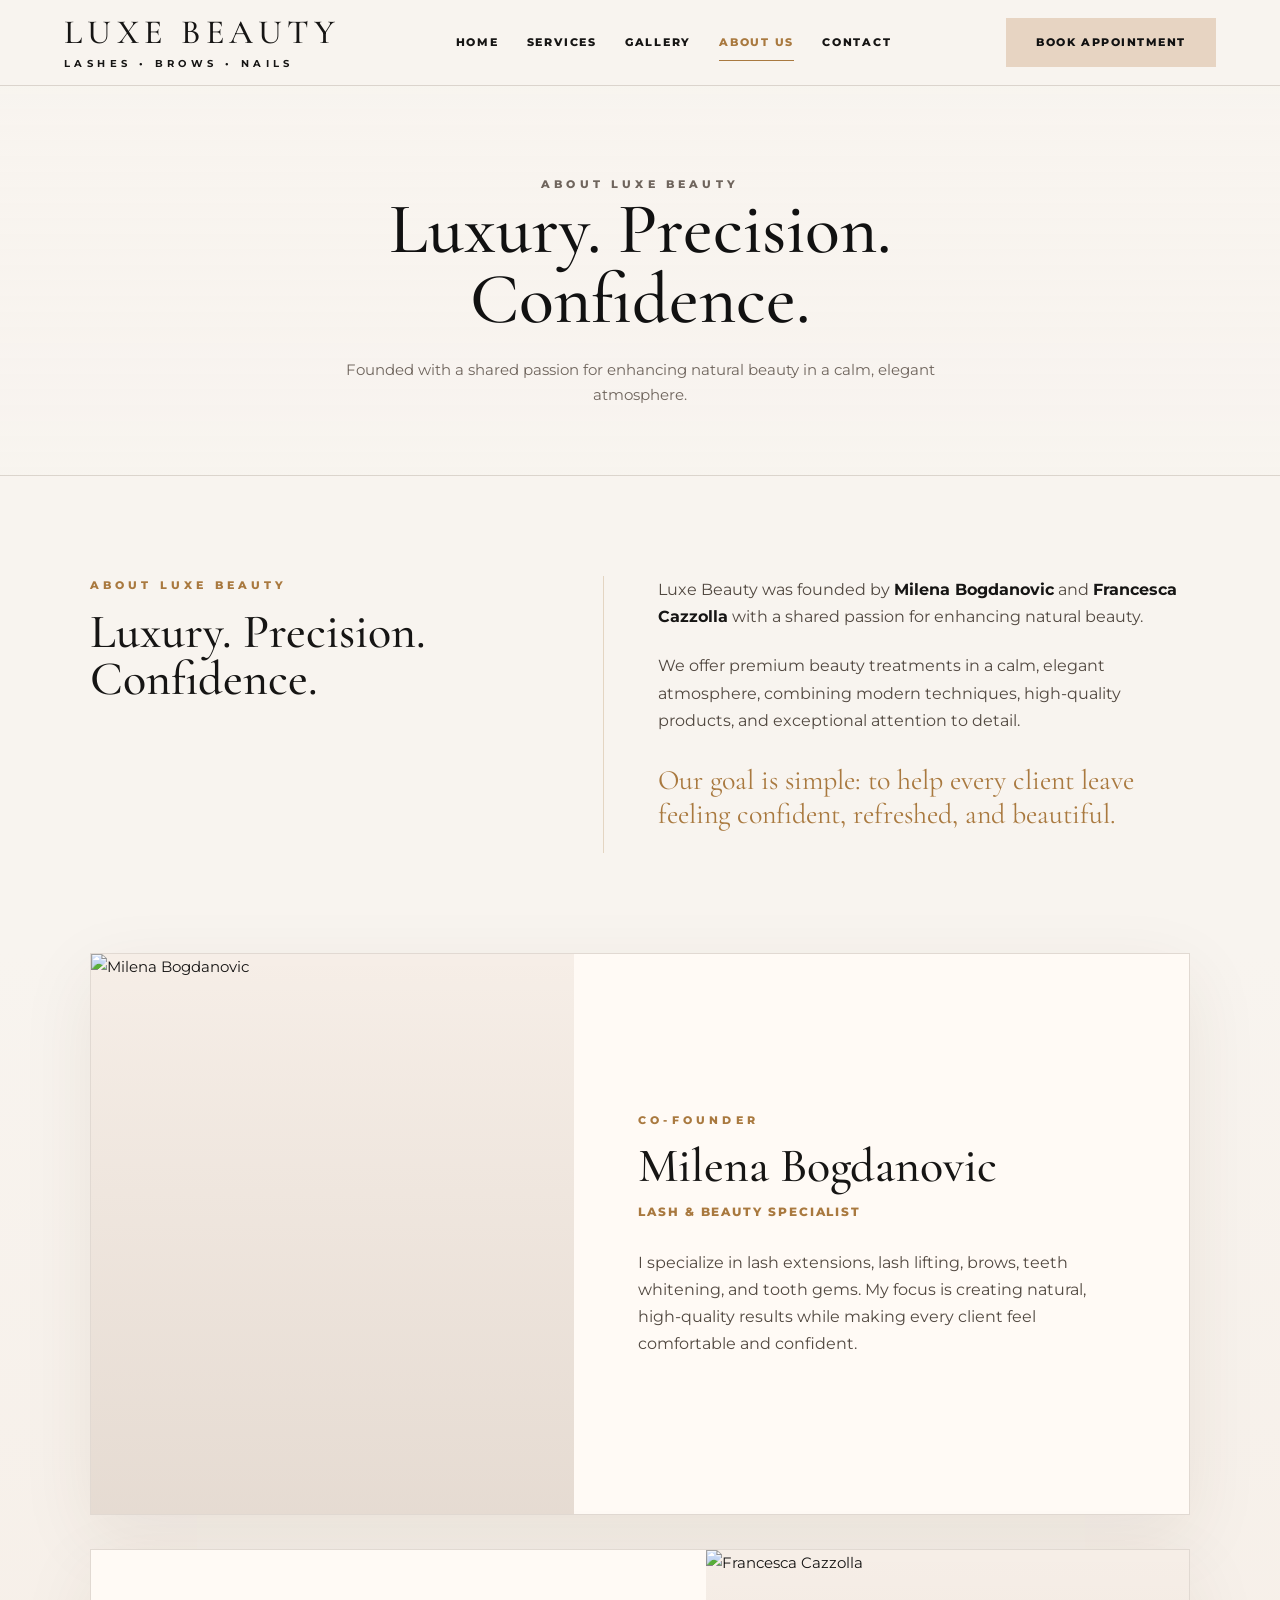
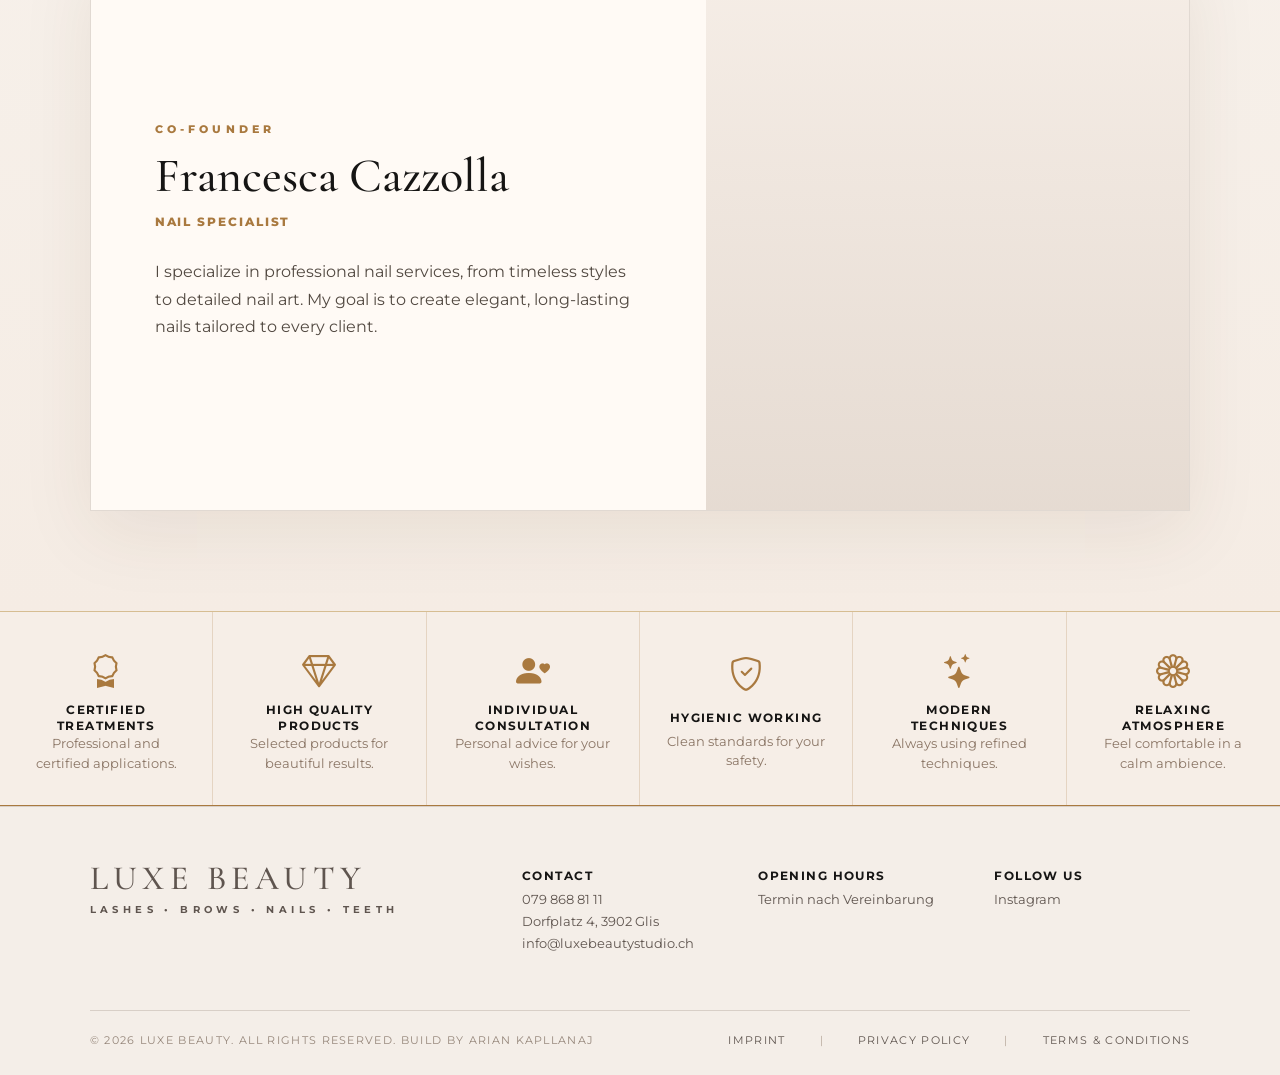
==== commit 9fbc39c8: "changes on footer" ====
--- a/about.html
+++ b/about.html
@@ -121,7 +121,7 @@
     </main>
     <footer class="site-footer">
         <div><a class="logo" href="index.html"><span>Luxe Beauty</span><small>Lashes • Brows • Nails • Teeth
-                    Whitening</small></a></div>
+                    </small></a></div>
         <div><strong>Contact</strong>
             <p>079 868 81 11<br>Dorfplatz 4, 3902 Glis<br>info@luxebeautystudio.ch</p>
         </div>
@@ -131,9 +131,131 @@
         <div><strong>Follow Us</strong>
             <p><a href="https://instagram.com/luxebeauty.ch" target="_blank">Instagram</a></p>
         </div>
-        <div class="footer-bottom">© 2026 Luxe Beauty. All rights reserved. Build by Arian Kapllanaj<span><a href="#">Impressum</a> <a
-                    href="#">Datenschutz</a></span></div>
+        <div class="footer-bottom">© 2026 Luxe Beauty. All rights reserved. Build by Arian Kapllanaj
+            <span class="legal-footer-links">
+                <button type="button" class="legal-link" data-legal-modal="imprint">Imprint</button>
+                <span class="legal-separator">|</span>
+                <button type="button" class="legal-link" data-legal-modal="privacy">Privacy Policy</button>
+                <span class="legal-separator">|</span>
+                <button type="button" class="legal-link" data-legal-modal="terms">Terms &amp; Conditions</button>
+            </span>
+        </div>
     </footer>
+
+    <div class="legal-modal" id="legal-modal-imprint" aria-hidden="true" role="dialog" aria-modal="true"
+        aria-labelledby="legal-title-imprint">
+        <div class="legal-modal-backdrop" data-legal-close></div>
+        <div class="legal-modal-panel" role="document">
+            <button type="button" class="legal-modal-close" aria-label="Close popup" data-legal-close>×</button>
+            <p class="eyebrow">Impressum</p>
+            <h2 id="legal-title-imprint">Impressum</h2>
+            <div class="legal-modal-content">
+                <h3>Luxe Beauty</h3>
+                <p><strong>Adresse</strong><br>Dorfplatz 4<br>3902 Glis<br>Schweiz</p>
+
+                <h3>Kontakt</h3>
+                <p><strong>Telefon</strong><br>079 868 81 11</p>
+                <p><strong>E-Mail</strong><br>info@luxebeauty.ch</p>
+                <p><strong>Instagram</strong><br>@luxebeauty.ch</p>
+
+                <h3>Verantwortlich für den Inhalt</h3>
+                <p>Milena Bogdanovic<br>Francesca Cazzolla</p>
+
+                <h3>Haftung</h3>
+                <p>Die Inhalte dieser Website wurden mit grösster Sorgfalt erstellt. Für die Richtigkeit,
+                    Vollständigkeit und Aktualität der bereitgestellten Informationen übernehmen wir jedoch keine
+                    Gewähr.</p>
+
+                <h3>Urheberrecht</h3>
+                <p>Sämtliche Inhalte, Bilder und Grafiken dieser Website sind urheberrechtlich geschützt. Eine
+                    Verwendung oder Vervielfältigung ohne vorherige schriftliche Zustimmung von Luxe Beauty ist nicht
+                    gestattet.</p>
+
+                <p>Bei Fragen stehen wir Ihnen jederzeit gerne zur Verfügung.</p>
+            </div>
+        </div>
+    </div>
+
+    <div class="legal-modal" id="legal-modal-privacy" aria-hidden="true" role="dialog" aria-modal="true"
+        aria-labelledby="legal-title-privacy">
+        <div class="legal-modal-backdrop" data-legal-close></div>
+        <div class="legal-modal-panel" role="document">
+            <button type="button" class="legal-modal-close" aria-label="Close popup" data-legal-close>×</button>
+            <p class="eyebrow">Datenschutzerklärung</p>
+            <h2 id="legal-title-privacy">Datenschutzerklärung</h2>
+            <div class="legal-modal-content">
+                <h3>1. Verantwortliche Stelle</h3>
+                <p>Luxe Beauty<br>Dorfplatz 4<br>3902 Glis, Schweiz</p>
+                <p>E-Mail: info@luxebeauty.ch<br>Telefon: 079 868 81 11</p>
+
+                <h3>2. Erhebung und Verwendung von Daten</h3>
+                <p>Wir verarbeiten personenbezogene Daten ausschliesslich zur Bearbeitung von Terminanfragen,
+                    Terminbuchungen sowie zur Kommunikation mit unseren Kundinnen und Kunden.</p>
+
+                <h3>3. Terminbuchung</h3>
+                <p>Die Online-Terminbuchung erfolgt über Fresha. Dabei werden die für die Buchung erforderlichen Daten
+                    gemäss den Datenschutzbestimmungen von Fresha verarbeitet.</p>
+
+                <h3>4. Google Maps</h3>
+                <p>Unsere Website nutzt Google Maps, um Ihnen die Anfahrt zu unserem Studio zu erleichtern. Dabei
+                    können Daten an Google übermittelt werden.</p>
+
+                <h3>5. Ihre Rechte</h3>
+                <p>Sie haben jederzeit das Recht auf Auskunft, Berichtigung oder Löschung Ihrer personenbezogenen
+                    Daten. Bei Fragen kontaktieren Sie uns unter info@luxebeauty.ch.</p>
+            </div>
+        </div>
+    </div>
+
+    <div class="legal-modal" id="legal-modal-terms" aria-hidden="true" role="dialog" aria-modal="true"
+        aria-labelledby="legal-title-terms">
+        <div class="legal-modal-backdrop" data-legal-close></div>
+        <div class="legal-modal-panel" role="document">
+            <button type="button" class="legal-modal-close" aria-label="Close popup" data-legal-close>×</button>
+            <p class="eyebrow">Allgemeine Geschäftsbedingungen</p>
+            <h2 id="legal-title-terms">Allgemeine Geschäftsbedingungen (AGB)</h2>
+            <div class="legal-modal-content">
+                <h3>1. Geltungsbereich</h3>
+                <p>Diese Allgemeinen Geschäftsbedingungen gelten für sämtliche Dienstleistungen von Luxe Beauty. Mit der
+                    Terminbuchung akzeptieren Sie diese AGB.</p>
+
+                <h3>2. Terminvereinbarung</h3>
+                <p>Termine können online über Fresha oder nach Vereinbarung gebucht werden. Eine Buchung ist nach
+                    Erhalt der Buchungsbestätigung verbindlich.</p>
+
+                <h3>3. Anzahlung</h3>
+                <p>Für ausgewählte Behandlungen oder Neukundinnen kann eine Anzahlung erforderlich sein. Diese wird
+                    vollständig auf den Behandlungspreis angerechnet.</p>
+
+                <h3>4. Terminabsagen</h3>
+                <p>Termine können bis 24 Stunden vor dem Termin kostenlos verschoben oder storniert werden.</p>
+                <p>Bei kurzfristigen Absagen oder Nichterscheinen behalten wir uns vor, die Anzahlung einzubehalten
+                    oder eine Ausfallgebühr zu verrechnen.</p>
+
+                <h3>5. Verspätungen</h3>
+                <p>Bitte erscheinen Sie pünktlich.</p>
+                <p>Bei einer Verspätung kann sich die Behandlungszeit verkürzen oder der Termin verschoben werden.</p>
+
+                <h3>6. Gesundheit &amp; Haftung</h3>
+                <p>Bitte informieren Sie uns vor der Behandlung über Allergien, Schwangerschaft, Medikamente oder andere
+                    gesundheitliche Einschränkungen.</p>
+                <p>Für allergische Reaktionen oder Komplikationen aufgrund unvollständiger oder falscher Angaben
+                    übernehmen wir keine Haftung.</p>
+
+                <h3>7. Behandlungsergebnisse</h3>
+                <p>Das Ergebnis einer Behandlung hängt unter anderem von den individuellen Voraussetzungen sowie der
+                    empfohlenen Nachpflege ab. Eine Erfolgsgarantie kann daher nicht gegeben werden.</p>
+
+                <h3>8. Gutscheine</h3>
+                <p>Gutscheine sind im Studio erhältlich.</p>
+
+                <h3>9. Schlussbestimmungen</h3>
+                <p>Es gilt ausschliesslich Schweizer Recht.</p>
+                <p>Gerichtsstand ist Brig-Glis, Schweiz.</p>
+            </div>
+        </div>
+    </div>
+
     <script src="assets/js/main.js" defer></script>
 </body>
 
--- a/assets/css/style.css
+++ b/assets/css/style.css
@@ -116,7 +116,7 @@
     letter-spacing: .14em;
     font-size: 11px;
     font-weight: 800;
-    padding: 16px 19px;
+    padding: 16px 30px;
     border: 0
 }
 
@@ -640,6 +640,24 @@
     margin-bottom: 18px
 }
 
+.map-embed {
+    padding: 0;
+    overflow: hidden;
+    border: 1px solid var(--line);
+    background: #f6eee7;
+}
+
+.map-embed iframe {
+    display: block;
+    width: 100%;
+    height: 420px;
+    filter: sepia(12%) saturate(85%) brightness(98%);
+}
+
+.map-embed:hover iframe {
+    filter: sepia(8%) saturate(95%) brightness(100%);
+}
+
 @media(max-width:1400px) {
     .site-header {
         padding: 0 5vw
@@ -1069,246 +1087,396 @@
     }
 }
 
-/* -------------------------------------------------------
-   Subtle luxury motion effects
-   Added for smoother scrolling, elegant hover states,
-   and a more premium interactive feel without changing
-   the original layout/design.
-------------------------------------------------------- */
-
-@media (prefers-reduced-motion: no-preference) {
-    .reveal {
-        opacity: 0;
-        transform: translateY(32px);
-        filter: blur(3px);
-        transition:
-            opacity .85s cubic-bezier(.22, 1, .36, 1),
-            transform .85s cubic-bezier(.22, 1, .36, 1),
-            filter .85s cubic-bezier(.22, 1, .36, 1);
-        will-change: opacity, transform, filter;
-    }
-
-    .reveal.show {
-        opacity: 1;
-        transform: translateY(0);
-        filter: blur(0);
-    }
-
-    .hero .hero-content.reveal {
-        transform: translateY(22px);
-        transition-duration: 1s;
-    }
-
-    .hero .hero-content.reveal.show {
-        transform: translateY(0);
-    }
-
-    .service-card.reveal:nth-child(2),
-    .gallery-page-grid img:nth-child(2),
-    .gallery-grid img:nth-child(2),
-    .benefits div:nth-child(2) {
-        transition-delay: .06s;
-    }
-
-    .service-card.reveal:nth-child(3),
-    .gallery-page-grid img:nth-child(3),
-    .gallery-grid img:nth-child(3),
-    .benefits div:nth-child(3) {
-        transition-delay: .12s;
-    }
-
-    .service-card.reveal:nth-child(4),
-    .gallery-page-grid img:nth-child(4),
-    .gallery-grid img:nth-child(4),
-    .benefits div:nth-child(4) {
-        transition-delay: .18s;
-    }
-
-    .service-card.reveal:nth-child(5),
-    .gallery-page-grid img:nth-child(5),
-    .benefits div:nth-child(5) {
-        transition-delay: .24s;
-    }
-
-    .benefits div:nth-child(6) {
-        transition-delay: .30s;
-    }
-}
-
-/* Header feels lighter at the top and more premium while scrolling */
-.site-header {
-    transition: box-shadow .3s ease, background .3s ease, border-color .3s ease;
-}
-
-.site-header.scrolled {
-    background: rgba(248, 244, 239, .985);
-    box-shadow: 0 10px 35px rgba(80, 50, 20, .08);
-    border-bottom-color: rgba(169, 121, 63, .20);
-}
-
-/* Elegant button micro-interactions */
-.btn {
+
+/* Contact page booking + clickable contact details */
+.contact-links a {
+    display: inline-flex;
+    align-items: center;
+    gap: 8px;
+    color: #5f554f;
+    transition: color .25s ease, transform .25s ease;
+}
+
+.contact-links a i {
+    margin-right: 4px;
+}
+
+.contact-links a:hover {
+    color: var(--brown);
+    transform: translateX(4px);
+}
+
+.contact-actions {
+    display: flex;
+    align-items: center;
+    gap: 22px;
+    flex-wrap: wrap;
+    margin-top: 26px;
+}
+
+.contact-small-link {
+    font-size: 11px;
+    font-weight: 800;
+    letter-spacing: .14em;
+    text-transform: uppercase;
+    color: var(--brown);
+    border-bottom: 1px solid rgba(169, 121, 63, .45);
+    padding-bottom: 4px;
+    transition: color .25s ease, border-color .25s ease;
+}
+
+.contact-small-link:hover {
+    color: var(--deep);
+    border-color: var(--deep);
+}
+
+.site-footer a:hover {
+    color: var(--brown);
+}
+
+@media(max-width:991px) {
+    .contact-actions {
+        justify-content: center;
+    }
+
+    .contact-links a {
+        justify-content: center;
+    }
+}
+
+/* Premium About page founders section */
+.about-brand-section {
+    background: var(--cream);
+}
+
+.about-brand-grid {
+    max-width: 1240px;
+    margin: 0 auto;
+    display: grid;
+    grid-template-columns: .85fr 1.15fr;
+    gap: 80px;
+    align-items: start;
+}
+
+.about-brand-heading h2 {
+    max-width: 520px;
+}
+
+.about-brand-text {
+    border-left: 1px solid rgba(169, 121, 63, .25);
+    padding-left: 54px;
+}
+
+.about-brand-text p {
+    color: #514840;
+    font-size: 16px;
+    margin: 0 0 22px;
+    max-width: 680px;
+}
+
+.about-brand-text strong {
+    color: var(--deep);
+    font-weight: 700;
+}
+
+.about-signature {
+    font-family: 'Cormorant Garamond', serif;
+    font-size: 28px !important;
+    line-height: 1.2;
+    color: var(--brown) !important;
+    margin-top: 30px !important;
+}
+
+.founders-section {
+    padding-top: 0;
+    background: linear-gradient(180deg, var(--cream) 0%, #f5ece4 100%);
+}
+
+.founders-grid {
+    max-width: 1320px;
+    margin: 0 auto;
+    display: grid;
+    gap: 34px;
+}
+
+.founder-card {
+    display: grid;
+    grid-template-columns: minmax(320px, 44%) 1fr;
+    background: #fffaf5;
+    border: 1px solid var(--line);
+    box-shadow: 0 22px 70px rgba(80, 50, 20, .08);
+    overflow: hidden;
+    transition: transform .32s ease, box-shadow .32s ease, border-color .32s ease;
+}
+
+.founder-card.reverse {
+    grid-template-columns: 1fr minmax(320px, 44%);
+}
+
+.founder-card.reverse .founder-image {
+    order: 2;
+}
+
+.founder-card.reverse .founder-content {
+    order: 1;
+}
+
+.founder-image {
+    min-height: 560px;
+    overflow: hidden;
+    background: #f6eee7;
     position: relative;
-    overflow: hidden;
-    transition: transform .25s ease, background .25s ease, color .25s ease, box-shadow .25s ease;
-}
-
-.btn:hover {
-    transform: translateY(-2px);
-    box-shadow: 0 12px 26px rgba(80, 50, 20, .14);
-}
-
-.btn:active {
-    transform: translateY(0);
-    box-shadow: none;
-}
-
-.btn::before {
+}
+
+.founder-image::after {
     content: "";
     position: absolute;
     inset: 0;
-    background: linear-gradient(120deg, transparent 0%, rgba(255,255,255,.22) 45%, transparent 70%);
-    transform: translateX(-130%);
-    transition: transform .65s ease;
-}
-
-.btn:hover::before {
-    transform: translateX(130%);
-}
-
-/* Navigation hover refinement */
-.desktop-nav a {
-    transition: color .25s ease;
-}
-
-.desktop-nav a:hover {
+    background: linear-gradient(180deg, rgba(0, 0, 0, 0), rgba(85, 52, 25, .10));
+    pointer-events: none;
+}
+
+.founder-image img {
+    width: 100%;
+    height: 100%;
+    object-fit: cover;
+    transition: transform .55s cubic-bezier(.22, 1, .36, 1), filter .55s ease;
+}
+
+.founder-content {
+    padding: clamp(42px, 5vw, 78px);
+    display: flex;
+    flex-direction: column;
+    justify-content: center;
+}
+
+.founder-content h2 {
+    margin-bottom: 12px;
+}
+
+.founder-role {
+    text-transform: uppercase;
+    letter-spacing: .16em;
+    font-size: 12px;
+    font-weight: 800;
     color: var(--brown);
-}
-
-/* Card and image hover touches */
-.service-card,
-.contact-form,
-.map-box,
-.about-page-grid img,
-.service-detail-card {
-    transition: transform .32s ease, box-shadow .32s ease, border-color .32s ease;
-}
-
-.service-card {
-    overflow: hidden;
-}
-
-.service-card img,
-.gallery-grid img,
-.gallery-page-grid img,
-.service-detail-image img,
-.about-page-grid img {
-    transition: transform .55s cubic-bezier(.22, 1, .36, 1), filter .55s ease;
-}
-
-.service-card:hover {
+    margin: 0 0 26px;
+}
+
+.founder-content > p:not(.service-number):not(.eyebrow):not(.founder-role) {
+    max-width: 620px;
+    color: #514840;
+    font-size: 16px;
+    margin: 0;
+}
+
+.founder-card:hover {
+    transform: translateY(-5px);
     border-color: rgba(169, 121, 63, .35);
-}
-
-.service-card:hover img {
-    transform: scale(1.045);
-    filter: saturate(1.03) contrast(1.02);
-}
-
-.gallery-grid,
-.gallery-page-grid,
-.service-detail-image {
-    overflow: hidden;
-}
-
-.gallery-grid img:hover,
-.gallery-page-grid img:hover,
-.service-detail-card:hover .service-detail-image img,
-.about-page-grid img:hover {
+    box-shadow: 0 26px 75px rgba(80, 50, 20, .10);
+}
+
+.founder-card:hover .founder-image img {
     transform: scale(1.035);
     filter: saturate(1.04) contrast(1.02);
 }
 
-/* Premium service detail hover - very soft */
-.service-detail-card:hover {
-    transform: translateY(-5px);
-    box-shadow: 0 24px 60px rgba(80, 50, 20, .09);
-}
-
-.service-detail-points li {
-    transition: transform .22s ease, color .22s ease;
-}
-
-.service-detail-points li:hover {
-    transform: translateX(4px);
+@media(max-width:991px) {
+    .about-brand-grid {
+        grid-template-columns: 1fr;
+        gap: 30px;
+        text-align: center;
+    }
+
+    .about-brand-heading h2,
+    .about-brand-text p {
+        margin-left: auto;
+        margin-right: auto;
+    }
+
+    .about-brand-text {
+        border-left: 0;
+        padding-left: 0;
+        border-top: 1px solid rgba(169, 121, 63, .25);
+        padding-top: 32px;
+    }
+
+    .founder-card,
+    .founder-card.reverse {
+        grid-template-columns: 1fr;
+    }
+
+    .founder-card.reverse .founder-image,
+    .founder-card.reverse .founder-content {
+        order: initial;
+    }
+
+    .founder-image {
+        min-height: 420px;
+    }
+
+    .founder-content {
+        text-align: center;
+        align-items: center;
+        padding: 38px 24px 46px;
+    }
+}
+
+@media(max-width:520px) {
+    .founder-image {
+        min-height: 330px;
+    }
+
+    .about-signature {
+        font-size: 24px !important;
+    }
+
+    .founder-content > p:not(.service-number):not(.eyebrow):not(.founder-role),
+    .about-brand-text p {
+        font-size: 14px;
+    }
+}
+
+
+/* Legal footer links and elegant modal popups */
+.legal-footer-links {
+    display: inline-flex;
+    align-items: center;
+    gap: 12px;
+    flex-wrap: wrap;
+}
+
+.legal-link {
+    border: 0;
+    background: transparent;
+    padding: 0;
+    color: #5f554f;
+    font: inherit;
+    font-size: 11px;
+    text-transform: uppercase;
+    letter-spacing: .12em;
+    cursor: pointer;
+    transition: color .25s ease;
+}
+
+.legal-link:hover,
+.legal-link:focus {
     color: var(--brown);
-}
-
-/* Benefits subtle life */
-.benefits div {
-    transition: background .28s ease, transform .28s ease;
-}
-
-.benefits div:hover {
-    background: rgba(255, 250, 245, .34);
-    transform: translateY(-3px);
-}
-
-.benefits span i {
-    transition: transform .28s ease, color .28s ease;
-}
-
-.benefits div:hover span i {
-    transform: translateY(-3px) scale(1.06);
-    color: #8f602c;
-}
-
-/* Social icons feel clickable and refined */
-.hero-socials a,
-.mobile-socials a {
-    transition: transform .25s ease, color .25s ease, opacity .25s ease;
-}
-
-.hero-socials a:hover,
-.mobile-socials a:hover {
-    transform: translateY(-3px);
-}
-
-/* Contact form focus polish */
-.contact-form input,
-.contact-form textarea,
-.contact-form select {
-    transition: border-color .25s ease, box-shadow .25s ease, background .25s ease;
-}
-
-.contact-form input:focus,
-.contact-form textarea:focus,
-.contact-form select:focus {
     outline: none;
-    border-color: rgba(169, 121, 63, .58);
-    box-shadow: 0 0 0 4px rgba(169, 121, 63, .10);
-    background: #fffdfb;
-}
-
-/* Mobile menu smoother opening */
-.mobile-menu {
-    transition: transform .42s cubic-bezier(.22, 1, .36, 1);
-}
-
-/* Respect accessibility preferences */
-@media (prefers-reduced-motion: reduce) {
-    *,
-    *::before,
-    *::after {
-        animation-duration: .01ms !important;
-        animation-iteration-count: 1 !important;
-        scroll-behavior: auto !important;
-        transition-duration: .01ms !important;
-    }
-
-    .reveal {
-        opacity: 1 !important;
-        transform: none !important;
-        filter: none !important;
-    }
-}
+}
+
+.legal-separator {
+    color: #b7a89c;
+}
+
+.legal-modal {
+    position: fixed;
+    inset: 0;
+    z-index: 3000;
+    display: none;
+    align-items: center;
+    justify-content: center;
+    padding: 28px;
+}
+
+.legal-modal.open {
+    display: flex;
+}
+
+.legal-modal-backdrop {
+    position: absolute;
+    inset: 0;
+    background: rgba(22, 21, 20, .54);
+    backdrop-filter: blur(7px);
+}
+
+.legal-modal-panel {
+    position: relative;
+    width: min(760px, 100%);
+    max-height: min(82vh, 820px);
+    overflow-y: auto;
+    background: #fffaf5;
+    border: 1px solid rgba(169, 121, 63, .28);
+    box-shadow: 0 30px 90px rgba(22, 21, 20, .28);
+    padding: clamp(34px, 5vw, 58px);
+    animation: legalModalIn .28s ease both;
+}
+
+.legal-modal-close {
+    position: sticky;
+    top: 0;
+    float: right;
+    width: 42px;
+    height: 42px;
+    margin: -18px -18px 12px 20px;
+    border: 1px solid rgba(169, 121, 63, .28);
+    background: #f8f4ef;
+    color: var(--deep);
+    font-size: 30px;
+    line-height: 1;
+    cursor: pointer;
+    transition: background .25s ease, color .25s ease, transform .25s ease;
+    z-index: 2;
+}
+
+.legal-modal-close:hover {
+    background: var(--brown);
+    color: #fff;
+    transform: rotate(90deg);
+}
+
+.legal-modal h2 {
+    margin-bottom: 28px;
+    font-size: clamp(36px, 5vw, 52px);
+}
+
+.legal-modal-content h3 {
+    margin: 28px 0 10px;
+    font-size: 13px;
+    font-family: 'Montserrat', Arial, sans-serif;
+    font-weight: 800;
+    text-transform: uppercase;
+    letter-spacing: .14em;
+    color: var(--deep);
+}
+
+.legal-modal-content p {
+    margin: 0 0 14px;
+    color: #5f554f;
+}
+
+body.legal-modal-active {
+    overflow: hidden;
+}
+
+@keyframes legalModalIn {
+    from {
+        opacity: 0;
+        transform: translateY(18px) scale(.985);
+    }
+
+    to {
+        opacity: 1;
+        transform: translateY(0) scale(1);
+    }
+}
+
+@media(max-width:991px) {
+    .legal-footer-links {
+        justify-content: center;
+        gap: 8px;
+    }
+
+    .legal-modal {
+        padding: 18px;
+    }
+
+    .legal-modal-panel {
+        max-height: 86vh;
+        padding: 32px 24px;
+    }
+
+    .legal-modal-close {
+        margin: -12px -8px 10px 16px;
+    }
+}
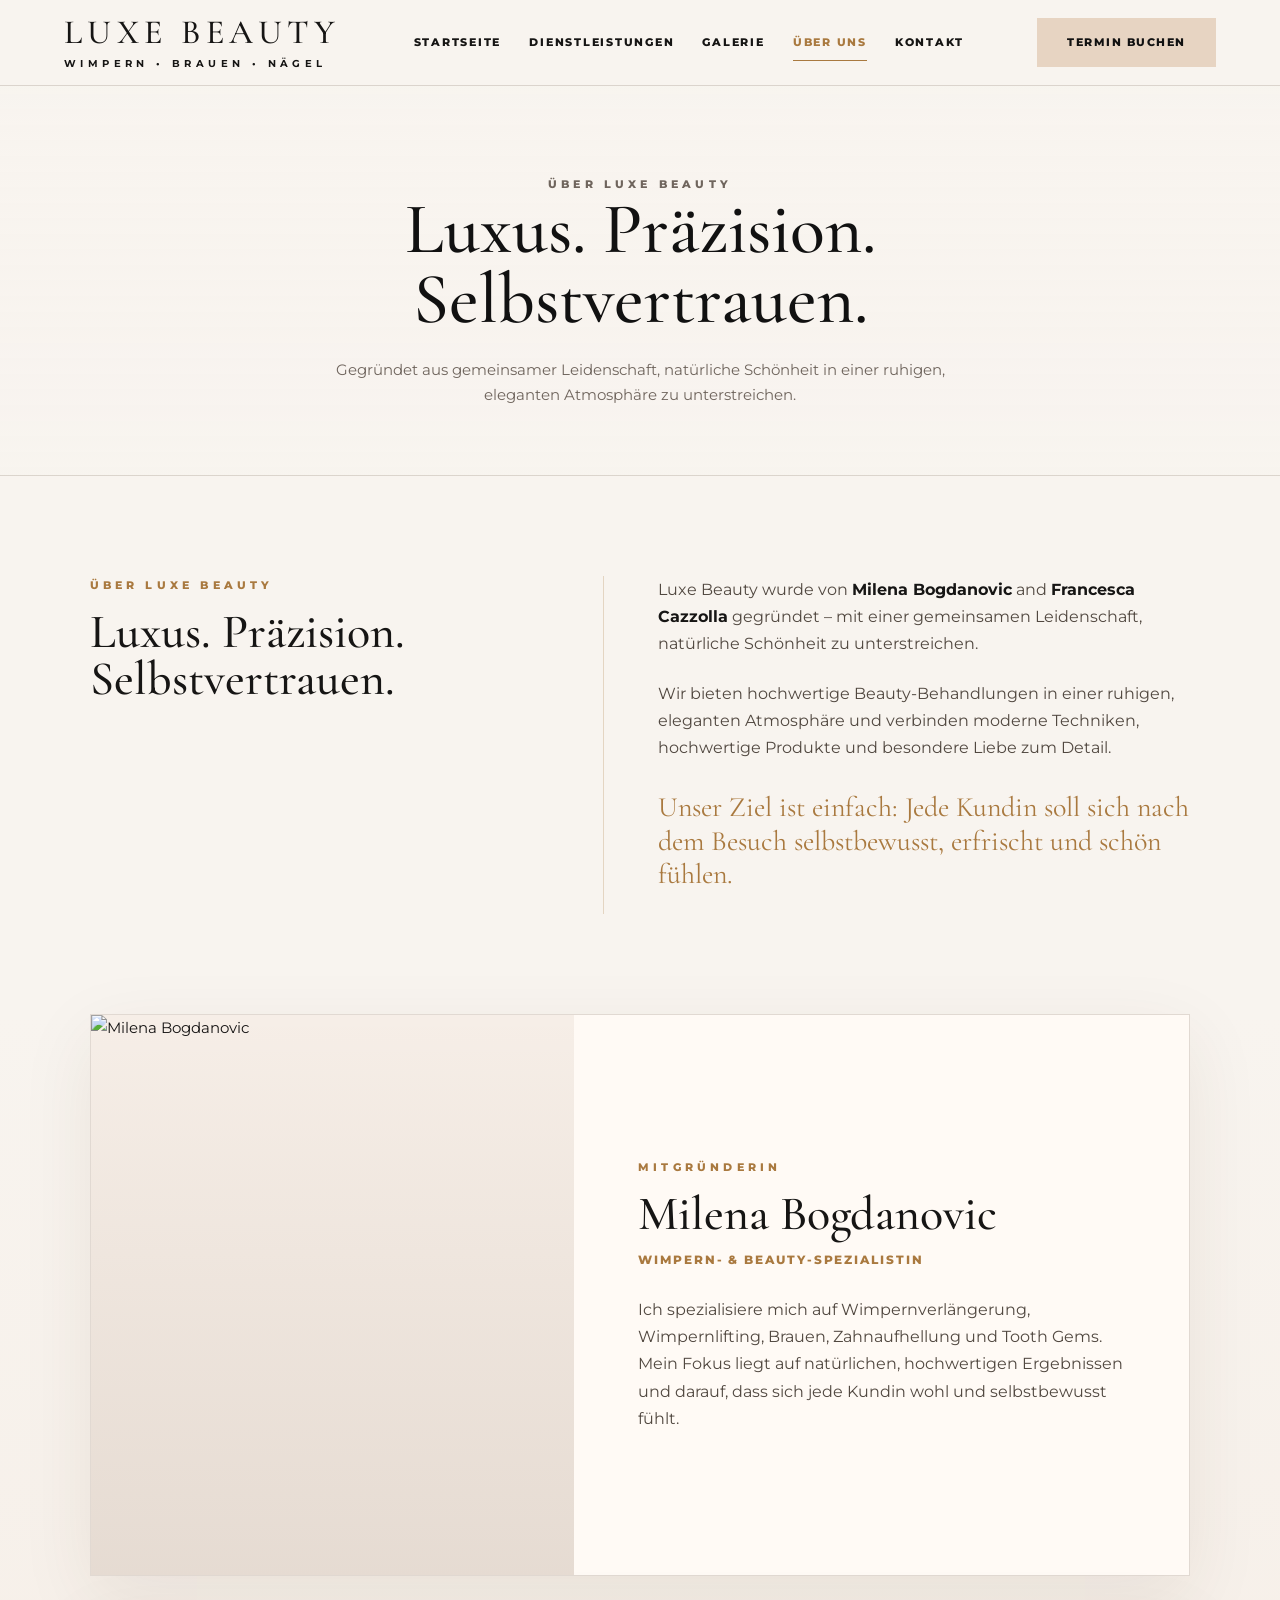
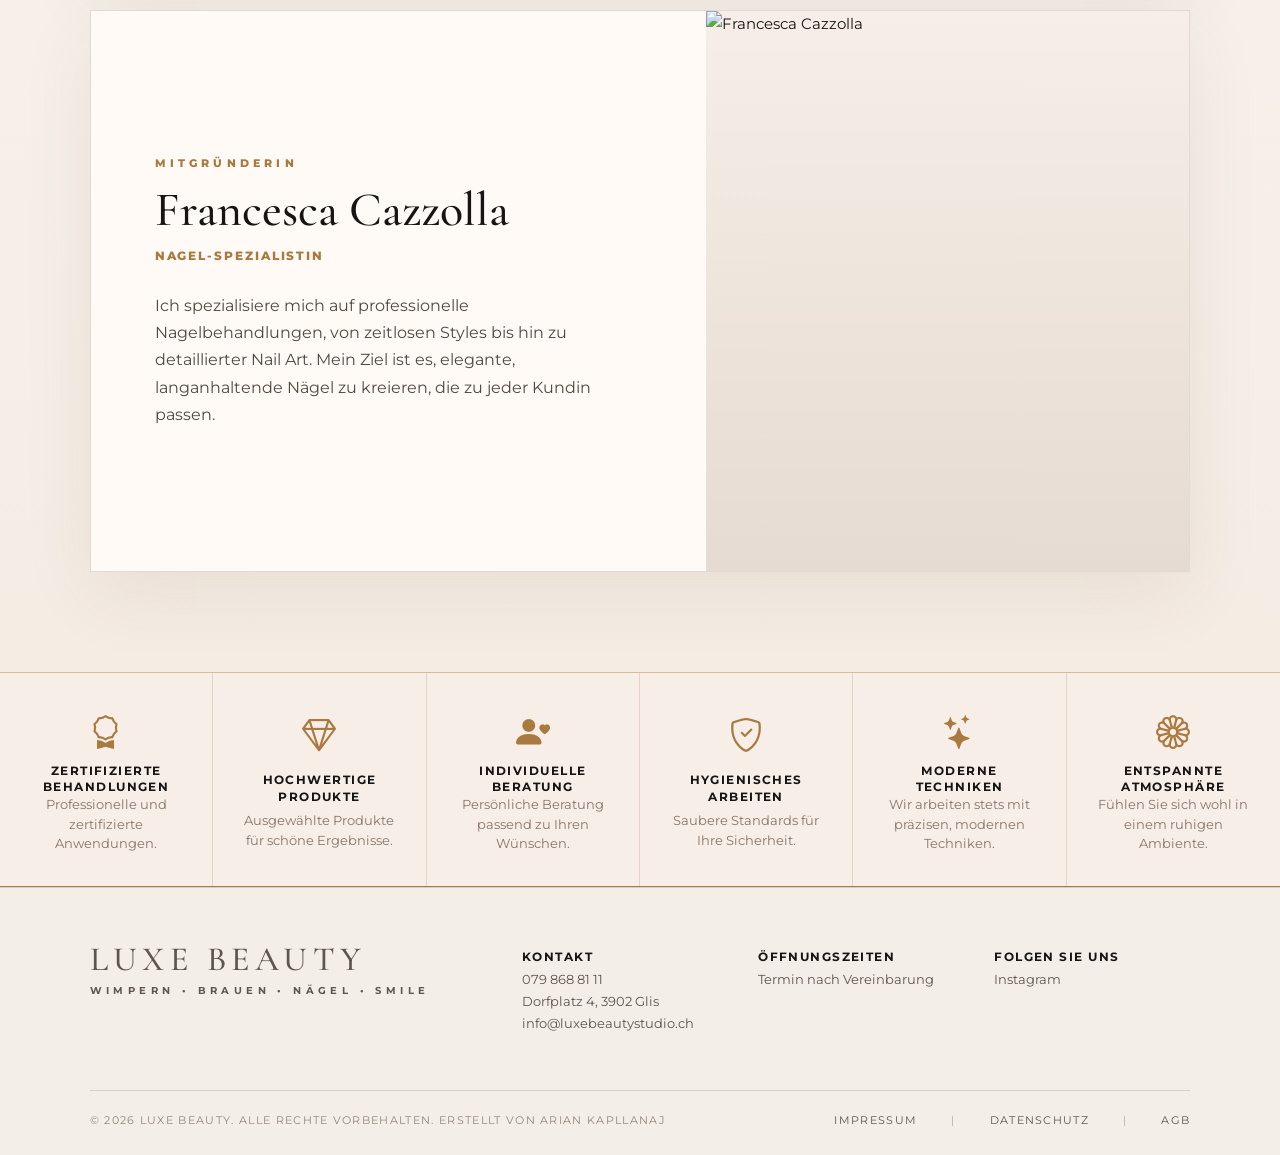
==== commit 6a08dce7: "german language" ====
--- a/about.html
+++ b/about.html
@@ -1,16 +1,16 @@
 <!doctype html>
-<html lang="en">
+<html lang="de-CH">
 
 <head>
     <meta charset="utf-8">
     <meta name="viewport" content="width=device-width, initial-scale=1">
-    <title>About Us | Luxe Beauty</title>
+    <title>Über uns | Luxe Beauty</title>
     <meta name="description"
-        content="Learn about Luxe Beauty, a luxury beauty studio focused on natural beauty, quality treatments and individual care.">
+        content="Erfahren Sie mehr über Luxe Beauty, ein luxuriöses Beauty-Studio mit Fokus auf natürliche Schönheit, hochwertige Behandlungen und persönliche Betreuung.">
     <meta name="robots" content="index, follow">
-    <meta property="og:title" content="About Us | Luxe Beauty">
+    <meta property="og:title" content="Über uns | Luxe Beauty">
     <meta property="og:description"
-        content="Learn about Luxe Beauty, a luxury beauty studio focused on natural beauty, quality treatments and individual care.">
+        content="Erfahren Sie mehr über Luxe Beauty, ein luxuriöses Beauty-Studio mit Fokus auf natürliche Schönheit, hochwertige Behandlungen und persönliche Betreuung.">
     <meta property="og:type" content="website">
     <link rel="preconnect" href="https://fonts.googleapis.com">
     <link rel="preconnect" href="https://fonts.gstatic.com" crossorigin>
@@ -23,47 +23,47 @@
 </head>
 
 <body>
-    <header class="site-header" id="top"><a class="logo" href="index.html" aria-label="Luxe Beauty home"><span>Luxe
-                Beauty</span><small>Lashes • Brows • Nails</small></a>
-        <nav class="desktop-nav" aria-label="Primary navigation"><a class="" href="index.html">Home</a><a class=""
-                href="services.html">Services</a><a class="" href="gallery.html">Gallery</a><a class="active"
-                href="about.html">About Us</a><a class="" href="contact.html">Contact</a></nav><a
-            class="btn btn-beige desktop-book" href="booking.php">Book Appointment</a><button class="menu-toggle"
-            aria-label="Open menu" aria-expanded="false"><span></span><span></span><span></span></button>
+    <header class="site-header" id="top"><a class="logo" href="index.html" aria-label="Luxe Beauty Startseite"><span>Luxe
+                Beauty</span><small>Wimpern • Brauen • Nägel</small></a>
+        <nav class="desktop-nav" aria-label="Hauptnavigation"><a class="" href="index.html">Startseite</a><a class=""
+                href="services.html">Dienstleistungen</a><a class="" href="gallery.html">Galerie</a><a class="active"
+                href="about.html">Über uns</a><a class="" href="contact.html">Kontakt</a></nav><a
+            class="btn btn-beige desktop-book" href="booking.php">Termin buchen</a><button class="menu-toggle"
+            aria-label="Menü öffnen" aria-expanded="false"><span></span><span></span><span></span></button>
     </header>
     <aside class="mobile-menu" aria-hidden="true">
         <div class="mobile-menu-inner">
-            <div class="mobile-menu-top"><a class="logo" href="index.html"><span>Luxe Beauty</span><small>Lashes • Brows
-                        • Nails</small></a><button class="menu-close" aria-label="Close menu">×</button></div><a
-                class="" href="index.html">Home</a><a class="" href="services.html">Services</a><a class=""
-                href="gallery.html">Gallery</a><a class="active" href="about.html">About Us</a><a class=""
-                href="contact.html">Contact</a><a class="btn btn-dark full" href="booking.php">Book an Appointment</a>
+            <div class="mobile-menu-top"><a class="logo" href="index.html"><span>Luxe Beauty</span><small>Wimpern • Brauen
+                        • Nägel</small></a><button class="menu-close" aria-label="Menü schliessen">×</button></div><a
+                class="" href="index.html">Startseite</a><a class="" href="services.html">Dienstleistungen</a><a class=""
+                href="gallery.html">Galerie</a><a class="active" href="about.html">Über uns</a><a class=""
+                href="contact.html">Kontakt</a><a class="btn btn-dark full" href="booking.php">Termin buchen</a>
             <div class="mobile-socials"><a href="https://instagram.com/luxebeauty.ch" aria-label="Instagram"
                     target="_blank"><i class="bi bi-instagram"></i></a><a href="https://wa.me/+41798688111"
                     aria-label="WhatsApp" target="_blank"><i class="bi bi-whatsapp"></i></a><a
-                    href="https://www.google.com/maps/place/Dorfpl.+4,+3902+Brig-Glis,+Switzerland/" aria-label="Map"
+                    href="https://www.google.com/maps/place/Dorfpl.+4,+3902+Brig-Glis,+Switzerland/" aria-label="Karte"
                     target="_blank"><i class="bi bi-geo-alt-fill"></i></a></div>
         </div>
     </aside>
     <main>
         <section class="page-hero">
             <div class="reveal">
-                <p class="eyebrow center">About Luxe Beauty</p>
-                <h1>Luxury. Precision. Confidence.</h1>
-                <p>Founded with a shared passion for enhancing natural beauty in a calm, elegant atmosphere.</p>
+                <p class="eyebrow center">Über Luxe Beauty</p>
+                <h1>Luxus. Präzision. Selbstvertrauen.</h1>
+                <p>Gegründet aus gemeinsamer Leidenschaft, natürliche Schönheit in einer ruhigen, eleganten Atmosphäre zu unterstreichen.</p>
             </div>
         </section>
 
         <section class="section about-brand-section">
             <div class="about-brand-grid reveal">
                 <div class="about-brand-heading">
-                    <p class="eyebrow">About Luxe Beauty</p>
-                    <h2>Luxury. Precision. Confidence.</h2>
+                    <p class="eyebrow">Über Luxe Beauty</p>
+                    <h2>Luxus. Präzision. Selbstvertrauen.</h2>
                 </div>
                 <div class="about-brand-text">
-                    <p>Luxe Beauty was founded by <strong>Milena Bogdanovic</strong> and <strong>Francesca Cazzolla</strong> with a shared passion for enhancing natural beauty.</p>
-                    <p>We offer premium beauty treatments in a calm, elegant atmosphere, combining modern techniques, high-quality products, and exceptional attention to detail.</p>
-                    <p class="about-signature">Our goal is simple: to help every client leave feeling confident, refreshed, and beautiful.</p>
+                    <p>Luxe Beauty wurde von <strong>Milena Bogdanovic</strong> and <strong>Francesca Cazzolla</strong> gegründet – mit einer gemeinsamen Leidenschaft, natürliche Schönheit zu unterstreichen.</p>
+                    <p>Wir bieten hochwertige Beauty-Behandlungen in einer ruhigen, eleganten Atmosphäre und verbinden moderne Techniken, hochwertige Produkte und besondere Liebe zum Detail.</p>
+                    <p class="about-signature">Unser Ziel ist einfach: Jede Kundin soll sich nach dem Besuch selbstbewusst, erfrischt und schön fühlen.</p>
                 </div>
             </div>
         </section>
@@ -76,10 +76,10 @@
                         <img src="https://images.unsplash.com/photo-1589710751893-f9a6770ad71b?auto=format&fit=crop&w=1000&q=80" alt="Milena Bogdanovic">
                     </div>
                     <div class="founder-content">
-                        <p class="eyebrow">Co-Founder</p>
+                        <p class="eyebrow">Mitgründerin</p>
                         <h2>Milena Bogdanovic</h2>
-                        <p class="founder-role">Lash & Beauty Specialist</p>
-                        <p>I specialize in lash extensions, lash lifting, brows, teeth whitening, and tooth gems. My focus is creating natural, high-quality results while making every client feel comfortable and confident.</p>
+                        <p class="founder-role">Wimpern- & Beauty-Spezialistin</p>
+                        <p>Ich spezialisiere mich auf Wimpernverlängerung, Wimpernlifting, Brauen, Zahnaufhellung und Tooth Gems. Mein Fokus liegt auf natürlichen, hochwertigen Ergebnissen und darauf, dass sich jede Kundin wohl und selbstbewusst fühlt.</p>
                     </div>
                 </article>
 
@@ -89,55 +89,55 @@
                         <img src="https://images.unsplash.com/photo-1604654894610-df63bc536371?auto=format&fit=crop&w=1000&q=80" alt="Francesca Cazzolla">
                     </div>
                     <div class="founder-content">
-                        <p class="eyebrow">Co-Founder</p>
+                        <p class="eyebrow">Mitgründerin</p>
                         <h2>Francesca Cazzolla</h2>
-                        <p class="founder-role">Nail Specialist</p>
-                        <p>I specialize in professional nail services, from timeless styles to detailed nail art. My goal is to create elegant, long-lasting nails tailored to every client.</p>
+                        <p class="founder-role">Nagel-Spezialistin</p>
+                        <p>Ich spezialisiere mich auf professionelle Nagelbehandlungen, von zeitlosen Styles bis hin zu detaillierter Nail Art. Mein Ziel ist es, elegante, langanhaltende Nägel zu kreieren, die zu jeder Kundin passen.</p>
                     </div>
                 </article>
             </div>
         </section>
 
         <section class="benefits reveal" aria-label="Benefits">
-            <div><span><i class="bi bi-award"></i></span><strong>Certified Treatments</strong>
-                <p>Professional and certified applications.</p>
-            </div>
-            <div><span><i class="bi bi-gem"></i></span><strong>High Quality Products</strong>
-                <p>Selected products for beautiful results.</p>
-            </div>
-            <div><span><i class="bi bi-person-heart"></i></span><strong>Individual Consultation</strong>
-                <p>Personal advice for your wishes.</p>
-            </div>
-            <div><span><i class="bi bi-shield-check"></i></span><strong>Hygienic Working</strong>
-                <p>Clean standards for your safety.</p>
-            </div>
-            <div><span><i class="bi bi-stars"></i></span><strong>Modern Techniques</strong>
-                <p>Always using refined techniques.</p>
-            </div>
-            <div><span><i class="bi bi-flower1"></i></span><strong>Relaxing Atmosphere</strong>
-                <p>Feel comfortable in a calm ambience.</p>
+            <div><span><i class="bi bi-award"></i></span><strong>Zertifizierte Behandlungen</strong>
+                <p>Professionelle und zertifizierte Anwendungen.</p>
+            </div>
+            <div><span><i class="bi bi-gem"></i></span><strong>Hochwertige Produkte</strong>
+                <p>Ausgewählte Produkte für schöne Ergebnisse.</p>
+            </div>
+            <div><span><i class="bi bi-person-heart"></i></span><strong>Individuelle Beratung</strong>
+                <p>Persönliche Beratung passend zu Ihren Wünschen.</p>
+            </div>
+            <div><span><i class="bi bi-shield-check"></i></span><strong>Hygienisches Arbeiten</strong>
+                <p>Saubere Standards für Ihre Sicherheit.</p>
+            </div>
+            <div><span><i class="bi bi-stars"></i></span><strong>Moderne Techniken</strong>
+                <p>Wir arbeiten stets mit präzisen, modernen Techniken.</p>
+            </div>
+            <div><span><i class="bi bi-flower1"></i></span><strong>Entspannte Atmosphäre</strong>
+                <p>Fühlen Sie sich wohl in einem ruhigen Ambiente.</p>
             </div>
         </section>
     </main>
     <footer class="site-footer">
-        <div><a class="logo" href="index.html"><span>Luxe Beauty</span><small>Lashes • Brows • Nails • Teeth
+        <div><a class="logo" href="index.html"><span>Luxe Beauty</span><small>Wimpern • Brauen • Nägel • Smile
                     </small></a></div>
-        <div><strong>Contact</strong>
+        <div><strong>Kontakt</strong>
             <p>079 868 81 11<br>Dorfplatz 4, 3902 Glis<br>info@luxebeautystudio.ch</p>
         </div>
-        <div><strong>Opening Hours</strong>
+        <div><strong>Öffnungszeiten</strong>
             <p>Termin nach Vereinbarung</p>
         </div>
-        <div><strong>Follow Us</strong>
+        <div><strong>Folgen Sie uns</strong>
             <p><a href="https://instagram.com/luxebeauty.ch" target="_blank">Instagram</a></p>
         </div>
-        <div class="footer-bottom">© 2026 Luxe Beauty. All rights reserved. Build by Arian Kapllanaj
+        <div class="footer-bottom">© 2026 Luxe Beauty. Alle Rechte vorbehalten. Erstellt von Arian Kapllanaj
             <span class="legal-footer-links">
-                <button type="button" class="legal-link" data-legal-modal="imprint">Imprint</button>
+                <button type="button" class="legal-link" data-legal-modal="imprint">Impressum</button>
                 <span class="legal-separator">|</span>
-                <button type="button" class="legal-link" data-legal-modal="privacy">Privacy Policy</button>
+                <button type="button" class="legal-link" data-legal-modal="privacy">Datenschutz</button>
                 <span class="legal-separator">|</span>
-                <button type="button" class="legal-link" data-legal-modal="terms">Terms &amp; Conditions</button>
+                <button type="button" class="legal-link" data-legal-modal="terms">AGB</button>
             </span>
         </div>
     </footer>
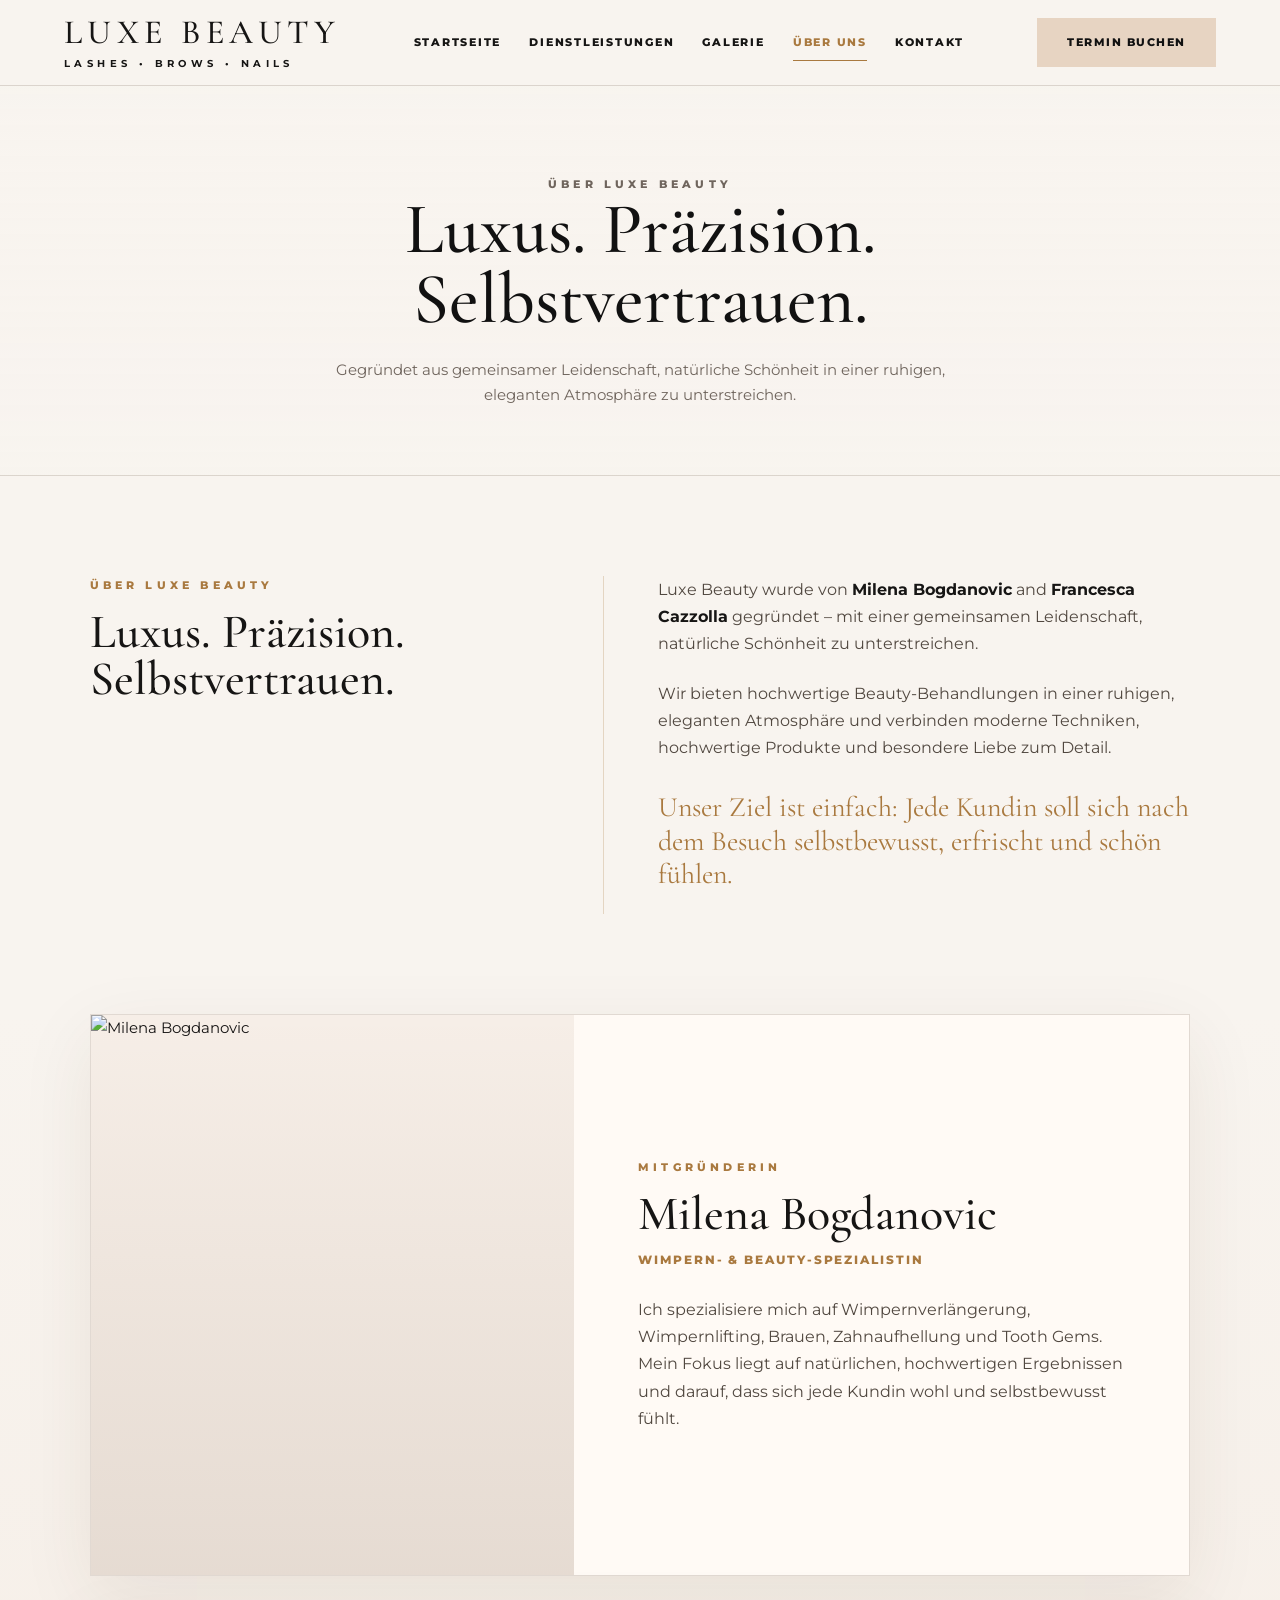
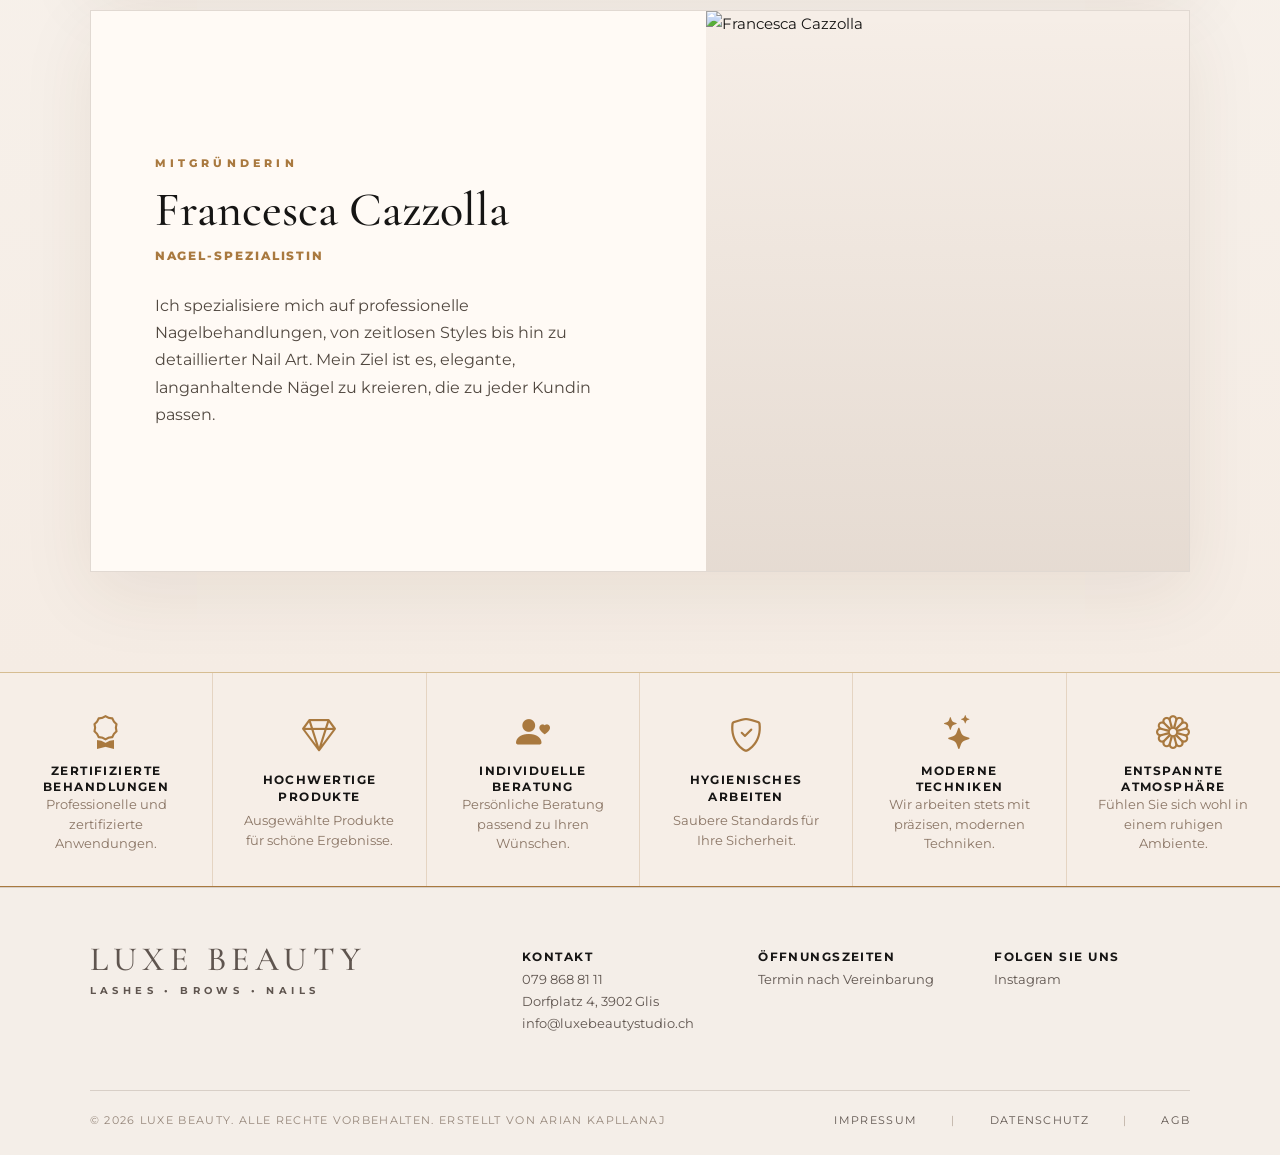
==== commit f739d507: "changes" ====
--- a/about.html
+++ b/about.html
@@ -24,7 +24,7 @@
 
 <body>
     <header class="site-header" id="top"><a class="logo" href="index.html" aria-label="Luxe Beauty Startseite"><span>Luxe
-                Beauty</span><small>Wimpern • Brauen • Nägel</small></a>
+                Beauty</span><small>Lashes • Brows • Nails</small></a>
         <nav class="desktop-nav" aria-label="Hauptnavigation"><a class="" href="index.html">Startseite</a><a class=""
                 href="services.html">Dienstleistungen</a><a class="" href="gallery.html">Galerie</a><a class="active"
                 href="about.html">Über uns</a><a class="" href="contact.html">Kontakt</a></nav><a
@@ -33,8 +33,7 @@
     </header>
     <aside class="mobile-menu" aria-hidden="true">
         <div class="mobile-menu-inner">
-            <div class="mobile-menu-top"><a class="logo" href="index.html"><span>Luxe Beauty</span><small>Wimpern • Brauen
-                        • Nägel</small></a><button class="menu-close" aria-label="Menü schliessen">×</button></div><a
+            <div class="mobile-menu-top"><a class="logo" href="index.html"><span>Luxe Beauty</span><small>Lashes • Brows • Nails</small></a><button class="menu-close" aria-label="Menü schliessen">×</button></div><a
                 class="" href="index.html">Startseite</a><a class="" href="services.html">Dienstleistungen</a><a class=""
                 href="gallery.html">Galerie</a><a class="active" href="about.html">Über uns</a><a class=""
                 href="contact.html">Kontakt</a><a class="btn btn-dark full" href="booking.php">Termin buchen</a>
@@ -120,7 +119,7 @@
         </section>
     </main>
     <footer class="site-footer">
-        <div><a class="logo" href="index.html"><span>Luxe Beauty</span><small>Wimpern • Brauen • Nägel • Smile
+        <div><a class="logo" href="index.html"><span>Luxe Beauty</span><small>Lashes • Brows • Nails
                     </small></a></div>
         <div><strong>Kontakt</strong>
             <p>079 868 81 11<br>Dorfplatz 4, 3902 Glis<br>info@luxebeautystudio.ch</p>
